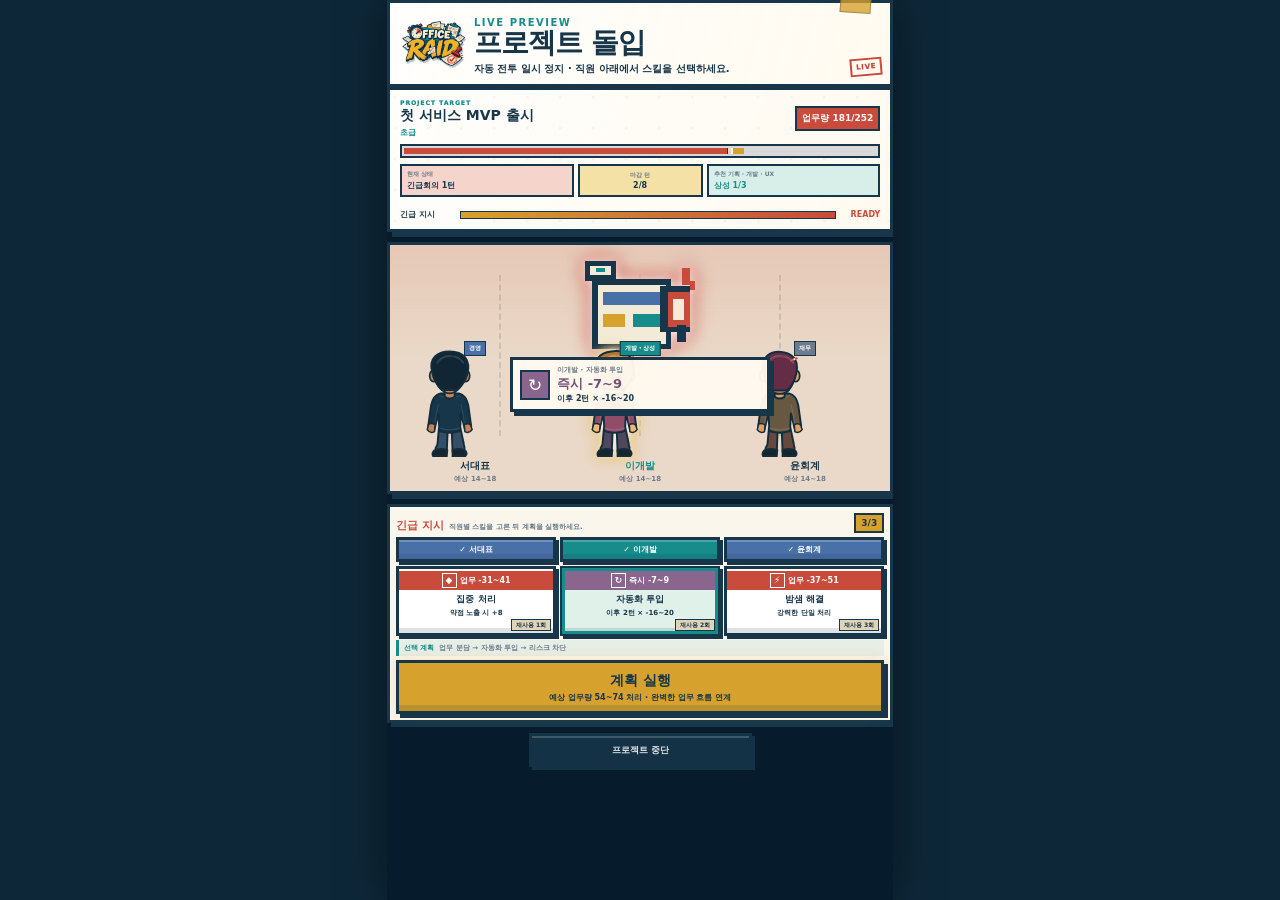
==== web/qa-battle.html @ 81dfa4cb "Improve launch labels and battle character scale" ====
<!doctype html>
<html lang="ko">
<head>
  <meta charset="utf-8">
  <meta name="viewport" content="width=device-width,initial-scale=1,viewport-fit=cover,user-scalable=no">
  <meta name="theme-color" content="#17364a">
  <meta name="robots" content="noindex,nofollow">
  <title>OFFICE RAID · Battle QA</title>
  <link rel="stylesheet" href="style.css?v=20260901-battle-v1">
</head>
<body>
  <main id="game-shell" aria-live="polite">
    <div id="app"></div>
  </main>
  <aside id="orientation-guard" role="status" aria-label="화면 방향 안내">
    <span class="rotate-phone" aria-hidden="true"><i></i></span>
    <strong>세로 화면으로 돌려주세요</strong>
    <p>전투 점검 화면은 세로 화면에 맞춰져 있습니다.</p>
  </aside>
  <script src="illustrated-character.js?v=20260831-illustrated-v1"></script>
  <script src="game.js?v=20260901-finance-v1"></script>
  <script src="qa-battle.js?v=20260831-illustrated-v1"></script>
</body>
</html>
---- web/style.css ----
:root {
  color-scheme: light;
  --ink: #17364a;
  --paper: #f3ebd7;
  --paper-dark: #dfd3b8;
  --panel: #fffaf0;
  --blue: #4a70a8;
  --teal: #168c8b;
  --mustard: #d6a12c;
  --red: #c84b3c;
  --muted: #6d7c8c;
  --green: #3e7852;
}

* { box-sizing: border-box; }

html, body {
  width: 100%;
  height: 100%;
  margin: 0;
  overflow: hidden;
  background: #0e2738;
  color: var(--ink);
  font-family: "Pretendard", "Noto Sans KR", system-ui, sans-serif;
}

body { display: grid; place-items: center; }

#orientation-guard {
  display: none;
  position: fixed;
  z-index: 100;
  inset: 0;
  padding: max(18px, env(safe-area-inset-top)) max(20px, env(safe-area-inset-right)) max(18px, env(safe-area-inset-bottom)) max(20px, env(safe-area-inset-left));
  flex-direction: column;
  align-items: center;
  justify-content: center;
  background:
    linear-gradient(rgba(243,235,215,.06) 1px, transparent 1px),
    linear-gradient(90deg, rgba(243,235,215,.06) 1px, transparent 1px),
    #0e2738;
  background-size: 16px 16px;
  color: var(--paper);
  text-align: center;
}
#orientation-guard strong { margin-top: 15px; color: var(--mustard); font-size: clamp(20px, 5vw, 27px); }
#orientation-guard p { margin: 8px 0 0; font-size: 12px; font-weight: 700; line-height: 1.55; }
.rotate-phone {
  position: relative;
  width: 42px;
  height: 70px;
  border: 4px solid var(--paper);
  box-shadow: 4px 4px 0 rgba(214,161,44,.65);
  animation: rotate-phone 1.8s steps(5) infinite;
}
.rotate-phone::before { content: ""; position: absolute; top: 5px; left: 50%; width: 12px; height: 3px; background: var(--paper); transform: translateX(-50%); }
.rotate-phone i { position: absolute; right: 5px; bottom: 6px; left: 5px; height: 44px; background: var(--teal); box-shadow: inset 0 0 0 3px rgba(255,255,255,.18); }
@keyframes rotate-phone {
  0%, 28% { transform: rotate(-90deg); }
  62%, 100% { transform: rotate(0); }
}

button, input { font: inherit; }

button {
  min-height: 44px;
  border: 3px solid var(--ink);
  border-radius: 0;
  box-shadow: 3px 3px 0 var(--ink), inset 0 -5px 0 rgba(23,54,74,.14), inset 0 2px 0 rgba(255,255,255,.22);
  font-weight: 800;
  cursor: pointer;
  touch-action: manipulation;
}

button:active {
  transform: translate(2px, 2px);
  box-shadow: 1px 1px 0 var(--ink);
}

button:disabled { cursor: default; filter: grayscale(.6); opacity: .55; }

#game-shell {
  position: relative;
  width: min(100vw, calc(100dvh * .5625));
  height: 100dvh;
  min-height: 560px;
  container-type: inline-size;
  overflow: hidden;
  background: var(--paper);
  box-shadow: 0 0 48px rgba(0, 0, 0, .45);
}

#app {
  width: 100%;
  height: 100%;
  padding: max(12px, env(safe-area-inset-top)) max(14px, env(safe-area-inset-right)) max(12px, env(safe-area-inset-bottom)) max(14px, env(safe-area-inset-left));
  display: flex;
  flex-direction: column;
  gap: 10px;
  background:
    radial-gradient(circle at 12% 18%, rgba(214,161,44,.09) 0 1px, transparent 2px),
    radial-gradient(circle at 78% 64%, rgba(23,54,74,.065) 0 1px, transparent 2px),
    linear-gradient(rgba(23,54,74,.035) 1px, transparent 1px),
    linear-gradient(90deg, rgba(23,54,74,.035) 1px, transparent 1px),
    var(--paper);
  background-size: 31px 29px, 37px 41px, 18px 18px, 18px 18px;
}

#app.title-mode { padding: 0; gap: 0; background: #061c2d; }
.title-screen { position: relative; width: 100%; height: 100%; overflow: hidden; background: #061c2d; opacity: 1; transition: opacity .24s ease; }
.title-screen.leaving { opacity: 0; }
.title-screen::after { content: ""; position: absolute; z-index: 1; right: 0; bottom: 0; left: 0; height: 24%; background: linear-gradient(to bottom, transparent, rgba(3,17,29,.9) 72%); pointer-events: none; }
.title-art { display: block; width: 100%; height: 100%; object-fit: cover; object-position: center top; animation: title-art-enter .75s ease-out both; }
.title-actions { position: absolute; z-index: 2; right: max(22px, env(safe-area-inset-right)); bottom: max(24px, env(safe-area-inset-bottom)); left: max(22px, env(safe-area-inset-left)); text-align: center; }
.title-actions p { margin: 0 0 10px; color: var(--paper); font-size: 12px; font-weight: 900; letter-spacing: -.2px; text-shadow: 0 2px 0 rgba(0,0,0,.65); }
.title-actions button { width: 100%; min-height: 54px; background: var(--mustard); color: var(--ink); font-size: 16px; box-shadow: 4px 4px 0 var(--ink), 0 0 16px rgba(214,161,44,.42); animation: title-button-pulse 1.8s steps(3) infinite; }
@keyframes title-art-enter { from { opacity: 0; scale: 1.035; } to { opacity: 1; scale: 1; } }
@keyframes title-button-pulse { 50% { filter: brightness(1.12); box-shadow: 4px 4px 0 var(--ink), 0 0 23px rgba(214,161,44,.72); } }

.header { position: relative; flex: 0 0 auto; min-height: 82px; padding: 8px 48px 9px 84px; border: 3px solid var(--ink); background: linear-gradient(104deg, rgba(255,255,255,.8), rgba(255,250,240,.72)), var(--panel); box-shadow: 4px 4px 0 var(--ink); }
.header-logo { position: absolute; top: 50%; left: 8px; width: 67px; height: 50px; object-fit: contain; filter: drop-shadow(1px 2px 0 rgba(23,54,74,.28)); transform: translateY(-50%); }
.header::before { content: ""; position: absolute; top: -5px; right: 19px; width: 29px; height: 13px; background: rgba(214,161,44,.78); border: 1px solid rgba(23,54,74,.32); rotate: 4deg; }
.header::after { content: "LIVE"; position: absolute; right: 8px; bottom: 8px; padding: 3px 4px; border: 2px solid var(--red); color: var(--red); font-size: 7px; font-weight: 1000; letter-spacing: .7px; rotate: -5deg; }
.eyebrow { margin: 0 0 2px; color: var(--teal); font-size: 9px; font-weight: 900; letter-spacing: 1.5px; }
.header h1 { margin: 0; font-size: clamp(21px, 6vw, 28px); line-height: 1; letter-spacing: -1px; }
.header p { min-height: 0; margin: 5px 0 0; font-size: 10px; font-weight: 700; line-height: 1.3; }

.screen {
  min-height: 0;
  flex: 1 1 auto;
  display: flex;
  flex-direction: column;
  gap: 10px;
}

.opening-screen { min-height: 0; flex: 1 1 auto; display: flex; flex-direction: column; gap: 10px; }
.opening-top { min-height: 48px; display: flex; align-items: center; justify-content: space-between; color: var(--teal); font-size: 13px; letter-spacing: 1.5px; }
.opening-logo { width: 118px; height: 46px; object-fit: contain; object-position: left center; filter: drop-shadow(1px 2px 0 rgba(23,54,74,.3)); }
.opening-top button { min-height: 34px; padding: 0 12px; background: var(--paper-dark); color: var(--ink); font-size: 10px; }
.opening-card { min-height: 0; flex: 1 1 auto; display: flex; flex-direction: column; padding: 18px 16px; }
.opening-card > p { margin: 0 0 8px; color: var(--mustard); font-size: 12px; font-weight: 900; }
.opening-card > h1 { margin: 0; font-size: clamp(25px, 7vw, 31px); line-height: 1.25; }
.opening-visual { position: relative; min-height: 0; flex: 1 1 auto; margin: 14px 0 0; overflow: hidden; border: 2px solid var(--ink); background: #e8dbc0; box-shadow: 3px 3px 0 var(--ink); }
.opening-visual::after { content: ""; position: absolute; inset: 0; box-shadow: inset 0 0 0 1px rgba(255,255,255,.34), inset 0 -30px 48px rgba(5,25,38,.12); pointer-events: none; }
.opening-visual img { display: block; width: 100%; height: 100%; object-fit: cover; object-position: center; }
.opening-visual-1 img { object-position: center 53%; }
.opening-visual-2 img { object-position: center 48%; }
.opening-visual-3 img { object-position: center 46%; }
.empty-office { position: relative; height: 56%; margin-top: 20px; overflow: hidden; border: 2px solid var(--ink); background: linear-gradient(to bottom, #eee5cf 0 61%, #c8b99d 61% 100%); box-shadow: inset 0 -2px 0 rgba(23,54,74,.25); }
.empty-office::after { content: ""; position: absolute; right: 0; bottom: 22%; left: 0; height: 2px; background: rgba(23,54,74,.18); box-shadow: 0 30px 0 rgba(23,54,74,.12), 0 60px 0 rgba(23,54,74,.1); }
.office-window { position: absolute; top: 10%; left: 7%; width: 31%; height: 35%; border: 4px solid var(--ink); background: #7bb7c5; box-shadow: inset 0 -13px 0 rgba(255,255,255,.22); }
.office-window i:first-child { position: absolute; top: 0; bottom: 0; left: 50%; width: 3px; background: var(--ink); }
.office-window i:last-child { position: absolute; top: 50%; right: 0; left: 0; height: 3px; background: var(--ink); }
.office-clock { position: absolute; top: 9%; left: 45%; width: 34px; height: 34px; overflow: hidden; border: 3px solid var(--ink); border-radius: 50%; background: repeating-conic-gradient(from -1deg, var(--ink) 0 2deg, transparent 2deg 30deg), var(--panel); box-shadow: 2px 2px 0 rgba(23,54,74,.28); }
.office-clock::before { content: ""; position: absolute; z-index: 1; inset: 4px; border-radius: 50%; background: var(--panel); }
.office-clock i { position: absolute; z-index: 2; bottom: 50%; left: 50%; width: 2px; transform-origin: 50% 100%; background: var(--ink); }
.office-clock .clock-hour { height: 7px; transform: translateX(-50%) rotate(268deg); }
.office-clock .clock-minute { height: 11px; transform: translateX(-50%) rotate(342deg); background: var(--red); }
.office-clock b { position: absolute; z-index: 3; top: 50%; left: 50%; width: 5px; height: 5px; transform: translate(-50%, -50%); border-radius: 50%; background: var(--ink); }
.office-shelf { position: absolute; top: 12%; right: 7%; width: 27%; height: 29%; padding: 7px 6px 0; display: flex; align-items: end; gap: 5px; border: 3px solid var(--ink); border-top-width: 6px; background: #b47b4f; }
.office-shelf i { display: block; width: 20%; height: 65%; background: var(--mustard); border: 2px solid var(--ink); }
.office-shelf i:nth-child(2) { height: 88%; background: var(--teal); }
.office-shelf i:nth-child(3) { width: 34%; height: 50%; background: var(--red); }
.office-workstations { position: absolute; z-index: 2; right: 3%; bottom: 5%; left: 3%; display: grid; grid-template-columns: repeat(3, 1fr); align-items: end; gap: 6px; }
.empty-workstation { position: relative; height: 105px; }
.empty-monitor { position: absolute; z-index: 3; bottom: 48px; left: 50%; width: 43px; height: 32px; transform: translateX(-50%); border: 4px solid var(--ink); background: var(--teal); box-shadow: inset 0 0 0 3px #9fd1cc; }
.empty-monitor::after { content: ""; position: absolute; top: 28px; left: 16px; width: 5px; height: 12px; background: var(--ink); }
.empty-desk { position: absolute; z-index: 2; right: 3px; bottom: 27px; left: 3px; height: 25px; border: 3px solid var(--ink); background: #a8734f; box-shadow: inset 0 -5px 0 rgba(91,54,34,.2); }
.empty-desk::before, .empty-desk::after { content: ""; position: absolute; top: 22px; width: 5px; height: 35px; background: var(--ink); }
.empty-desk::before { left: 7px; }
.empty-desk::after { right: 7px; }
.empty-chair { position: absolute; z-index: 4; bottom: 0; left: 50%; width: 33px; height: 42px; transform: translateX(-50%); border: 3px solid var(--ink); background: var(--blue); box-shadow: inset 0 -8px 0 #38567d; }
.empty-chair::after { content: ""; position: absolute; bottom: -7px; left: 12px; width: 4px; height: 8px; background: var(--ink); box-shadow: -10px 7px 0 var(--ink), 10px 7px 0 var(--ink); }
.chair-2 { transform: translateX(-50%) rotate(-3deg); }
.opening-mail-window { height: 59%; margin-top: 10px; overflow: hidden; border: 2px solid var(--ink); background: white; box-shadow: 3px 3px 0 var(--ink); }
.mail-toolbar { height: 12%; padding: 0 9px; display: flex; align-items: center; justify-content: space-between; background: var(--ink); color: white; font-size: 9px; }
.mail-toolbar time { color: var(--mustard); font-weight: 900; }
.mail-sender { height: 13%; padding: 5px 9px 2px; display: flex; align-items: baseline; gap: 5px; border-bottom: 1px solid rgba(23,54,74,.2); }
.mail-sender b { color: var(--teal); font-size: 11px; }
.mail-sender small { overflow: hidden; color: #6d7c8c; font-size: 8px; white-space: nowrap; text-overflow: ellipsis; }
.mail-subject { height: 15%; padding: 5px 9px; display: flex; flex-direction: column; justify-content: center; border-bottom: 1px solid rgba(23,54,74,.2); }
.mail-subject small { color: #6d7c8c; font-size: 8px; font-weight: 900; }
.mail-subject strong { font-size: 12px; }
.mail-body { height: 28%; padding: 7px 9px; font-size: 10px; line-height: 1.35; }
.mail-body p { margin: 0 0 3px; }
.mail-body strong { color: var(--red); }
.mail-attachment { height: 21%; margin: 0 8px; padding: 4px 7px; display: flex; align-items: center; gap: 7px; border: 1px solid var(--ink); background: var(--paper-dark); }
.mail-attachment canvas { width: 44px; height: 44px; image-rendering: pixelated; }
.mail-attachment span { min-width: 0; }
.mail-attachment b, .mail-attachment small { display: block; overflow: hidden; white-space: nowrap; text-overflow: ellipsis; }
.mail-attachment b { font-size: 9px; }
.mail-attachment small { margin-top: 3px; color: #6d7c8c; font-size: 8px; }
.mail-actions { height: 11%; padding: 0 9px; display: flex; align-items: center; gap: 16px; color: var(--teal); font-size: 9px; font-weight: 900; }
.opening-raid > canvas { width: 150px; height: 150px; image-rendering: pixelated; }
.opening-raid { height: 58%; margin-top: 12px; display: flex; flex-direction: column; align-items: center; justify-content: space-between; }
.opening-team { width: 100%; display: grid; grid-template-columns: repeat(3, 1fr); align-items: end; }
.opening-team canvas { width: 80px; max-width: 100%; margin: 0 auto; image-rendering: pixelated; }
.opening-team canvas:nth-child(2) { transform: translateY(10px); }
.opening-dots { display: flex; justify-content: center; gap: 9px; }
.opening-dots i { width: 8px; height: 8px; border: 1px solid var(--teal); border-radius: 50%; }
.opening-dots i.active { background: var(--teal); }
#next-opening { width: 100%; color: white; }

.panel {
  border: 3px solid var(--ink);
  background:
    radial-gradient(circle at 16% 23%, rgba(214,161,44,.09) 0 1px, transparent 2px),
    linear-gradient(115deg, rgba(255,255,255,.74), rgba(255,250,240,.38)),
    var(--panel);
  background-size: 33px 31px, auto, auto;
  box-shadow: 5px 5px 0 var(--ink);
}

.industry-screen { overflow-y: auto; overscroll-behavior: contain; }
.industry-intro { flex: 0 0 auto; padding: 9px 11px; border-left: 7px solid var(--mustard); }
.industry-intro small, .industry-intro strong { display: block; }
.industry-intro small { color: var(--teal); font-size: 7px; font-weight: 1000; letter-spacing: 1.2px; }
.industry-intro strong { margin-top: 3px; font-size: 11px; }
.industry-list { min-height: 0; display: grid; flex: 1 1 auto; grid-template-rows: repeat(3, minmax(0, 1fr)); gap: 9px; }
.industry-card {
  position: relative;
  min-height: 0;
  display: grid;
  grid-template-columns: 58px minmax(0, 1fr);
  grid-template-rows: 1fr auto;
  gap: 3px 9px;
  overflow: hidden;
  padding: 10px 11px;
  border: 3px solid var(--ink);
  background: var(--panel);
  color: var(--ink);
  box-shadow: 4px 4px 0 var(--ink);
  text-align: left;
}
.industry-card::before { content: ""; position: absolute; top: 0; bottom: 0; left: 0; width: 7px; background: var(--industry-color); }
.industry-card::after { content: "선택  ›"; position: absolute; top: 9px; right: 9px; color: var(--industry-color); font-size: 8px; font-weight: 1000; }
.industry-manufacturing { --industry-color: #b8753a; background: linear-gradient(120deg, rgba(184,117,58,.12), transparent 56%), var(--panel); }
.industry-commerce { --industry-color: #d6a12c; background: linear-gradient(120deg, rgba(214,161,44,.14), transparent 56%), var(--panel); }
.industry-it { --industry-color: #168c8b; background: linear-gradient(120deg, rgba(22,140,139,.13), transparent 56%), var(--panel); }
.industry-icon { grid-row: 1 / 3; align-self: center; justify-self: center; width: 50px; height: 50px; display: grid; place-items: center; border: 3px solid var(--ink); background: var(--industry-color); color: white; box-shadow: 3px 3px 0 var(--ink); font-size: 25px; font-weight: 1000; }
.industry-copy { min-width: 0; align-self: center; }
.industry-copy small, .industry-copy strong, .industry-copy em { display: block; }
.industry-copy small { color: var(--industry-color); font-size: 6px; font-weight: 1000; letter-spacing: 1px; }
.industry-copy strong { margin-top: 2px; font-size: 18px; line-height: 1; }
.industry-copy em { margin-top: 4px; color: var(--muted); font-size: 8px; font-style: normal; font-weight: 800; }
.industry-detail { grid-column: 2; min-width: 0; padding-top: 5px; border-top: 1px dashed rgba(23,54,74,.3); }
.industry-detail b, .industry-detail small { display: block; overflow: hidden; text-overflow: ellipsis; white-space: nowrap; }
.industry-detail b { font-size: 8px; }
.industry-detail small { margin-top: 2px; color: var(--muted); font-size: 7px; }

.setup {
  margin: auto 0;
  padding: 22px 18px;
  text-align: center;
}

.setup-story-preview {
  position: relative;
  height: 188px;
  margin: 0 0 14px;
  overflow: hidden;
  border: 2px solid var(--ink);
  background: linear-gradient(155deg, transparent 0 53%, rgba(23,54,74,.12) 53% 55%, transparent 55%), linear-gradient(25deg, transparent 0 58%, rgba(214,161,44,.18) 58% 60%, transparent 60%), #d9ccb1;
  box-shadow: inset 0 -35px 0 rgba(23,54,74,.12);
}
.setup-story-preview::before {
  content: "THE FIRST BIG PROJECT";
  position: absolute;
  top: 7px;
  left: 8px;
  color: rgba(23,54,74,.55);
  font-size: 8px;
  font-weight: 900;
  letter-spacing: 1px;
}
.setup-story-preview::after { content: ""; position: absolute; z-index: 1; right: -18%; bottom: -26px; left: -18%; height: 58px; border-top: 3px solid var(--ink); background: rgba(23,54,74,.13); transform: perspective(90px) rotateX(24deg); }
.setup-project-glow { position: absolute; top: -24px; left: 50%; width: 145px; height: 145px; transform: translateX(-50%) rotate(45deg); background: rgba(214,161,44,.3); }
.setup-deadline-stamp { position: absolute; z-index: 4; top: 12px; right: 11px; padding: 4px 6px; transform: rotate(5deg); border: 2px solid var(--red); color: var(--red); font-size: 7px; font-weight: 900; line-height: 1; }
.setup-deadline-stamp strong { display: block; margin-top: 2px; font-size: 15px; }
#setup-boss {
  position: absolute;
  z-index: 3;
  top: 2px;
  left: 50%;
  width: 105px;
  height: 105px;
  transform: translateX(-50%);
  image-rendering: pixelated;
  filter: drop-shadow(4px 5px 0 rgba(23,54,74,.28));
}
.setup-story-team {
  position: absolute;
  z-index: 4;
  right: 7%;
  bottom: 4px;
  left: 7%;
  display: grid;
  grid-template-columns: repeat(3, 1fr);
  align-items: end;
}
.setup-story-team :is(canvas, .character-svg) {
  width: 64px;
  max-width: 100%;
  margin: 0 auto;
  image-rendering: pixelated;
  filter: drop-shadow(2px 2px 0 rgba(23,54,74,.28));
}
.setup-story-team :is(canvas, .character-svg):nth-child(2) { width: 71px; transform: translateY(6px); }
.story-paper {
  position: absolute;
  z-index: 3;
  width: 17px;
  height: 12px;
  border: 2px solid var(--ink);
  background: var(--panel);
  box-shadow: inset 0 -3px 0 rgba(23,54,74,.18);
  animation: story-paper-float 2.2s steps(4) infinite alternate;
}
.story-paper-one { top: 66px; left: 22%; transform: rotate(-16deg); }
.story-paper-two { top: 91px; right: 19%; transform: rotate(19deg); animation-delay: -.7s; }
.story-paper-three { top: 31px; left: 29%; transform: rotate(9deg); animation-delay: -1.3s; }
@keyframes story-paper-float {
  from { margin-top: -3px; }
  to { margin-top: 5px; }
}
.setup h2 { margin: 0 0 8px; font-size: 25px; }
.setup p { margin: 0 0 20px; font-size: 13px; line-height: 1.55; }
.genre-tag { display: inline-block; margin: -8px 0 15px; padding: 4px 8px; border: 1px solid var(--teal); color: var(--teal); font-size: 10px; font-weight: 900; }
.setup input { width: 100%; height: 50px; padding: 0 12px; border: 2px solid var(--ink); background: white; color: var(--ink); font-weight: 800; text-align: center; }
.setup button { width: 100%; margin-top: 12px; background: var(--mustard); color: var(--ink); }
.setup-actions { display: grid; grid-template-columns: 78px minmax(0, 1fr); gap: 8px; }
.setup-actions button { min-width: 0; }
.setup-actions #back-industry { color: white; }
.setup-actions #create-company { color: white; }

.input-with-button { display: grid; grid-template-columns: minmax(0, 1fr) 92px; gap: 8px; align-items: stretch; }
.input-with-button input { min-width: 0; height: 46px; padding: 0 9px; border: 2px solid var(--ink); background: white; color: var(--ink); font-weight: 800; }
.input-with-button button { width: auto; min-height: 46px; margin: 0; padding: 0 5px; font-size: 11px; }

.representative { min-height: 0; flex: 1 1 auto; display: flex; flex-direction: column; gap: 8px; padding: 10px 12px; overflow: hidden; }
.representative > :is(canvas, .character-svg) { width: 116px; height: 116px; margin: 0 auto; image-rendering: pixelated; }
.representative > :is(canvas, .character-svg).face-zoom { width: 142px; height: 142px; margin-bottom: -5px; border: 2px solid rgba(23,54,74,.18); background: radial-gradient(circle, rgba(214,161,44,.14), transparent 68%); box-shadow: inset 0 0 0 3px rgba(255,250,240,.58); }
.preview-mode-label { align-self: center; margin-top: -5px; padding: 2px 7px; border: 1px solid var(--teal); background: rgba(255,250,240,.9); color: var(--teal); font-size: 8px; font-weight: 900; }
.representative .full-button { width: 100%; min-height: 38px; }
.custom-tabs { display: grid; grid-template-columns: 1fr 1fr; gap: 7px; }
.custom-tabs button { min-height: 36px; background: var(--paper-dark); color: var(--ink); font-size: 12px; }
.custom-tabs button.active { background: var(--teal); color: white; }
.custom-list { min-height: 0; display: flex; flex: 1 1 auto; flex-direction: column; justify-content: space-between; gap: 5px; padding: 2px 4px 6px 0; overflow-y: auto; overscroll-behavior: contain; }
.custom-row { display: grid; flex: 0 0 auto; grid-template-columns: minmax(0, 1fr) 50px 50px; gap: 7px; align-items: center; }
.custom-row strong { font-size: 12px; }
.custom-row strong span { color: var(--teal); }
.custom-row button { min-height: 34px; background: var(--paper-dark); color: var(--ink); }

.company-launch-screen {
  position: relative;
  min-height: 0;
  flex: 1 1 auto;
  display: flex;
  flex-direction: column;
  gap: 12px;
  overflow: hidden;
  padding: 10px 0 0;
  opacity: 1;
  transition: opacity .26s ease, transform .26s ease;
}
.company-launch-screen.leaving { opacity: 0; transform: scale(1.025); }
.launch-grid {
  position: absolute;
  z-index: 0;
  inset: -20%;
  background:
    linear-gradient(rgba(22,140,139,.09) 1px, transparent 1px),
    linear-gradient(90deg, rgba(22,140,139,.09) 1px, transparent 1px),
    radial-gradient(circle at 50% 42%, rgba(214,161,44,.25), transparent 42%);
  background-size: 22px 22px, 22px 22px, auto;
  transform: perspective(240px) rotateX(12deg);
  animation: launch-grid-in .7s ease-out both;
}
.launch-logo { position: relative; z-index: 1; width: 156px; height: 82px; margin: 0 auto -9px; object-fit: contain; filter: drop-shadow(2px 3px 0 rgba(23,54,74,.25)); animation: launch-logo-in .55s ease-out both; }
.launch-card { position: relative; z-index: 1; min-height: 0; flex: 1 1 auto; display: flex; flex-direction: column; align-items: center; padding: 20px 14px 14px; text-align: center; animation: launch-card-in .48s .12s ease-out both; }
.launch-stamp { position: absolute; top: 11px; right: 9px; padding: 4px 6px; border: 2px solid var(--red); color: var(--red); rotate: 5deg; }
.launch-stamp span, .launch-stamp b { display: block; }
.launch-stamp span { font-size: 6px; font-weight: 1000; letter-spacing: .6px; }
.launch-stamp b { margin-top: 1px; font-size: 10px; }
.launch-kicker { margin: 0 0 5px; color: var(--teal); font-size: 9px; font-weight: 1000; letter-spacing: 1.4px; }
.launch-card h1 { max-width: 72%; overflow: hidden; margin: 0; font-size: clamp(23px, 7vw, 31px); line-height: 1.15; text-overflow: ellipsis; white-space: nowrap; }
.launch-message { margin: 8px 0 12px; color: var(--muted); font-size: 11px; font-weight: 800; line-height: 1.45; }
.launch-industry { margin: 5px 0 -3px; padding: 2px 6px; border: 1px solid var(--teal); color: var(--teal); font-size: 7px; font-weight: 1000; }
.launch-team { width: 100%; min-height: 190px; flex: 1 1 auto; display: grid; grid-template-columns: repeat(3, 1fr); align-items: center; gap: 5px; padding: 4px 0; }
.launch-member { min-width: 0; opacity: 1; transform: none; animation: launch-member-in .42s ease-out both; }
.launch-member:nth-child(1) { animation-delay: .28s; }
.launch-member:nth-child(2) { animation-delay: .43s; }
.launch-member:nth-child(3) { animation-delay: .58s; }
.launch-member > span { display: block; margin-bottom: -4px; color: var(--mustard); font-size: 7px; font-weight: 1000; letter-spacing: .5px; }
.launch-member :is(canvas, .character-svg) { display: block; width: min(100%, clamp(108px, 30cqw, 146px)); height: auto; aspect-ratio: 1 / 1; margin: 0 auto; image-rendering: pixelated; filter: drop-shadow(3px 4px 0 rgba(23,54,74,.28)); }
.launch-member strong, .launch-member small { display: block; max-width: 100%; overflow: hidden; text-overflow: ellipsis; white-space: nowrap; }
.launch-member strong { margin-top: 6px; font-size: 13px; }
.launch-member small { margin-top: 3px; color: var(--muted); font-size: 8px; font-weight: 900; }
.launch-mission { width: 100%; display: grid; grid-template-columns: auto 1fr auto; align-items: center; gap: 7px; padding: 8px 9px; border: 2px solid var(--ink); background: rgba(23,54,74,.07); text-align: left; }
.launch-mission span { color: var(--muted); font-size: 7px; font-weight: 900; }
.launch-mission strong { overflow: hidden; font-size: 10px; text-overflow: ellipsis; white-space: nowrap; }
.launch-mission i { padding: 2px 4px; background: var(--teal); color: white; font-size: 7px; font-style: normal; font-weight: 1000; }
#enter-office { position: relative; z-index: 1; width: 100%; flex: 0 0 auto; opacity: .72; transition: filter .18s ease, opacity .18s ease; }
#enter-office.ready { opacity: 1; filter: brightness(1.08); }

@keyframes launch-grid-in { from { opacity: 0; transform: perspective(240px) rotateX(12deg) scale(1.12); } to { opacity: 1; transform: perspective(240px) rotateX(12deg) scale(1); } }
@keyframes launch-logo-in { from { opacity: 0; transform: translateY(-12px) scale(.9); } to { opacity: 1; transform: none; } }
@keyframes launch-card-in { from { opacity: 0; transform: translateY(12px); } to { opacity: 1; transform: none; } }
@keyframes launch-member-in { from { transform: translateY(18px) scale(.94); filter: brightness(1.25); } to { transform: none; filter: none; } }

.office-room {
  position: relative;
  min-height: 0;
  flex: 1 1 auto;
  display: grid;
  grid-template-columns: repeat(3, 1fr);
  grid-auto-rows: minmax(0, 1fr);
  align-content: center;
  align-items: center;
  gap: 2px 6px;
  padding: 38px 8px 14px;
  overflow: hidden;
  isolation: isolate;
  border-color: #0d2838;
  background:
    linear-gradient(to bottom, rgba(5,25,38,.04), transparent 44%, rgba(5,25,38,.18)),
    url("assets/office-background.webp?v=20260831-topview") center center / cover no-repeat;
  box-shadow: 5px 5px 0 var(--ink), inset 0 0 0 2px rgba(255,250,240,.18);
}

.office-room::before {
  content: "";
  position: absolute;
  z-index: 0;
  inset: 0;
  background: linear-gradient(90deg, rgba(5,25,38,.1), transparent 28% 72%, rgba(5,25,38,.12));
  pointer-events: none;
}
.office-room.office-entry { animation: office-entry-in .48s ease-out both; }
.office-room.office-entry .desk { opacity: 1; transform: none; animation: office-desk-entry .4s ease-out both; }
.office-room.office-entry .desk:nth-child(1) { animation-delay: .14s; }
.office-room.office-entry .desk:nth-child(2) { animation-delay: .24s; }
.office-room.office-entry .desk:nth-child(3) { animation-delay: .34s; }
@keyframes office-entry-in { from { opacity: 0; transform: scale(.97); } to { opacity: 1; transform: none; } }
@keyframes office-desk-entry { from { transform: translateY(12px) scale(.96); filter: brightness(1.18); } to { transform: none; filter: none; } }

.desk { position: relative; z-index: 1; min-width: 0; align-self: center; outline: none; text-align: center; cursor: pointer; }
.desk:focus-visible .office-character { outline: 3px solid var(--mustard); outline-offset: 2px; }
.desk::after { display: none; }
.desk > strong { position: relative; z-index: 7; display: inline-block; max-width: 94%; overflow: hidden; margin-top: -5px; padding: 2px 6px; border: 2px solid var(--ink); background: rgba(255,250,240,.96); box-shadow: 2px 2px 0 var(--ink); font-size: 10px; line-height: 1.2; white-space: nowrap; text-overflow: ellipsis; rotate: -1deg; }
.desk:nth-child(2) > strong { rotate: 1deg; }
.desk > small { position: relative; z-index: 7; display: block; width: max-content; max-width: 94%; overflow: hidden; margin: 3px auto 0; padding: 2px 5px; background: rgba(23,54,74,.9); color: var(--paper); font-size: 8px; font-weight: 900; white-space: nowrap; text-overflow: ellipsis; }
.office-workspace { position: relative; width: min(94%, 122px); aspect-ratio: 1; margin: 0 auto; }
.office-character { position: absolute; z-index: auto; inset: 0; }
.office-character::before { content: ""; position: absolute; z-index: 0; top: 31%; left: 50%; width: 42%; height: 39%; border: 2px solid var(--ink); border-radius: 42% 42% 28% 28%; background: #35566a; box-shadow: inset 0 0 0 3px rgba(255,255,255,.12), 2px 3px 0 rgba(10,35,49,.28); translate: -50% 0; }
.character-svg { display: block; overflow: visible; }
.office-portrait { position: absolute; z-index: 1; top: 0; left: 50%; width: min(92%, 98px); height: auto; aspect-ratio: 1 / 1; image-rendering: pixelated; filter: drop-shadow(2px 3px 0 rgba(10,35,49,.5)); translate: -50% 0; }
.office-desk-base { position: absolute; z-index: 2; top: 44%; left: 2%; width: 96%; height: auto; pointer-events: none; }
.office-monitor-back { position: absolute; z-index: 5; top: 48%; left: 50%; width: 54%; height: auto; filter: drop-shadow(1px 2px 0 rgba(10,35,49,.32)); translate: -50% 0; pointer-events: none; }
.office-equipment-prop { position: absolute; z-index: 4; width: 30px; height: 30px; image-rendering: pixelated; filter: drop-shadow(0 0 2px var(--rarity-color)); pointer-events: none; }
.office-equipment-prop.rarity-0, .office-equipment-prop.rarity-1 { filter: none; }
.placement-wearable { z-index: 2; }
.placement-desk-center { z-index: 6; }
.placement-monitor-mounted { z-index: 6; }
.prop-laptop { top: 76%; left: 50%; width: 36px; height: 36px; translate: -50% 0; animation: office-work-use 1.1s steps(2) infinite; }
.prop-tablet { top: 78%; left: 50%; width: 29px; height: 29px; translate: -50% 0; animation: office-work-use 1.3s steps(2) infinite; }
.prop-calculator { top: 79%; left: 50%; width: 25px; height: 25px; translate: -50% 0; animation: office-work-use .9s steps(2) infinite; }
.prop-headset { top: 8%; left: 50%; width: 63px; height: 63px; translate: -50% 0; animation: office-headset-use 1.8s steps(2) infinite; }
.prop-planner { top: 73%; left: 10%; width: 30px; height: 30px; animation: office-note-use 1.15s steps(2) infinite; }
.prop-wallet { top: 76%; left: 12%; width: 26px; height: 26px; animation: office-wallet-use 1.4s steps(3) infinite; }
.prop-tumbler { top: 72%; right: 11%; width: 29px; height: 29px; animation: office-drink-use 2.4s steps(4) infinite; }
.prop-coffee { top: 71%; right: 9%; width: 31px; height: 31px; animation: office-drink-use 2.1s steps(4) infinite; }
.prop-charm { z-index: 6; top: 63%; right: 18%; width: 24px; height: 24px; transform-origin: 50% 0; animation: office-charm-use 1.5s steps(4) infinite; }
.office-loadout-popover { position: absolute; z-index: 8; right: 50%; bottom: calc(100% - 22px); width: min(146px, 43vw); padding: 6px; border: 2px solid var(--ink); background: var(--panel); box-shadow: 3px 3px 0 var(--ink); opacity: 0; pointer-events: none; translate: 50% 5px; transition: opacity .15s ease, translate .15s ease; }
.office-loadout-popover::after { content: ""; position: absolute; bottom: -7px; left: 50%; width: 10px; height: 10px; border-right: 2px solid var(--ink); border-bottom: 2px solid var(--ink); background: var(--panel); transform: translateX(-50%) rotate(45deg); }
.office-loadout-popover em { display: block; margin-bottom: 3px; color: var(--muted); font-size: 7px; font-style: normal; font-weight: 900; letter-spacing: .5px; }
.office-loadout-popover span { display: block; margin-top: 2px; text-align: left; }
.office-loadout-popover b, .office-loadout-popover small { display: block; overflow: hidden; white-space: nowrap; text-overflow: ellipsis; }
.office-loadout-popover b { font-size: 8px; }
.office-loadout-popover small { color: var(--ink); font-size: 7px; }
.office-no-equipment { padding: 3px 0; color: var(--muted); font-size: 8px; font-weight: 800; text-align: center !important; }
.desk.loadout-open .office-loadout-popover { opacity: 1; translate: 50% 0; }
.desk.loadout-open .office-speech { opacity: 0 !important; }
.desk:first-child .office-loadout-popover { right: auto; left: 0; translate: 0 5px; }
.desk:first-child.loadout-open .office-loadout-popover { translate: 0 0; }
.desk:last-child .office-loadout-popover { right: 0; translate: 0 5px; }
.desk:last-child.loadout-open .office-loadout-popover { translate: 0 0; }

@keyframes office-work-use { 50% { filter: brightness(1.15) drop-shadow(0 0 2px var(--rarity-color)); } }
@keyframes office-headset-use { 50% { filter: brightness(1.2) drop-shadow(0 0 3px var(--rarity-color)); } }
@keyframes office-note-use { 50% { translate: 1px 0; } }
@keyframes office-wallet-use { 50% { rotate: -3deg; } }
@keyframes office-drink-use { 0%, 100% { translate: 0 0; rotate: 0deg; } 50% { translate: 0 -1px; rotate: -1deg; } }
@keyframes office-charm-use { 0%, 100% { rotate: -5deg; } 50% { rotate: 5deg; } }

.office-speech {
  position: absolute;
  z-index: 9;
  bottom: calc(100% + 22px);
  left: 50%;
  width: max-content;
  max-width: min(126px, 36vw);
  padding: 6px 7px 7px;
  border: 2px solid var(--ink);
  background: var(--panel);
  box-shadow: 2px 2px 0 rgba(23,54,74,.28);
  opacity: 0;
  pointer-events: none;
  transform: translateX(-50%);
  transition: opacity .16s ease;
}
.office-speech::after {
  content: "";
  position: absolute;
  bottom: -7px;
  left: 50%;
  width: 10px;
  height: 10px;
  border-right: 2px solid var(--ink);
  border-bottom: 2px solid var(--ink);
  background: var(--panel);
  transform: translateX(-50%) rotate(45deg);
}
.office-speech.show { opacity: 1; animation: office-speech-pop .22s ease-out; }
.office-speech b, .office-speech span { display: block; white-space: normal; }
.office-speech b { margin-bottom: 2px; color: var(--teal); font-size: 8px; line-height: 1.2; }
.office-speech span { font-size: 9px; font-weight: 800; line-height: 1.35; word-break: keep-all; }
.desk:first-child .office-speech { left: 0; transform: none; }
.desk:last-child .office-speech { right: 0; left: auto; transform: none; }

.office-room.staff-4,
.office-room.staff-5,
.office-room.staff-6 { gap: 5px 4px; padding: 50px 8px 14px; }
.office-room.staff-4 .office-workspace,
.office-room.staff-5 .office-workspace,
.office-room.staff-6 .office-workspace { width: min(84%, 106px); }
.office-room.staff-4 .office-portrait,
.office-room.staff-5 .office-portrait,
.office-room.staff-6 .office-portrait { width: min(90%, 88px); }
.office-room.staff-4 .desk > strong,
.office-room.staff-5 .desk > strong,
.office-room.staff-6 .desk > strong { margin-top: -3px; padding: 1px 4px; font-size: 8px; }
.office-room.staff-4 .desk > small,
.office-room.staff-5 .desk > small,
.office-room.staff-6 .desk > small { margin-top: 2px; padding: 1px 3px; font-size: 7px; }
.office-room.staff-4 .office-speech,
.office-room.staff-5 .office-speech,
.office-room.staff-6 .office-speech { bottom: calc(100% + 14px); max-width: min(102px, 29vw); padding: 4px 5px 5px; }
.office-room.staff-4 .office-speech b,
.office-room.staff-5 .office-speech b,
.office-room.staff-6 .office-speech b { font-size: 7px; }
.office-room.staff-4 .office-speech span,
.office-room.staff-5 .office-speech span,
.office-room.staff-6 .office-speech span { font-size: 8px; line-height: 1.25; }
.office-room.staff-4 .office-equipment-prop,
.office-room.staff-5 .office-equipment-prop,
.office-room.staff-6 .office-equipment-prop { scale: .82; }

@keyframes office-speech-pop {
  from { opacity: 0; margin-bottom: -5px; }
  to { opacity: 1; margin-bottom: 0; }
}

.company-card { position: relative; flex: 0 0 auto; padding: 8px 9px 9px; }
.company-card::after { content: ""; position: absolute; top: -6px; left: 27%; width: 42px; height: 13px; background: rgba(214,161,44,.7); border: 1px solid rgba(23,54,74,.3); rotate: -3deg; }
.company-card-head { display: flex; align-items: center; justify-content: space-between; gap: 8px; }
.company-card-head div { min-width: 0; }
.company-card-head small { display: block; color: var(--teal); font-size: 7px; font-weight: 1000; letter-spacing: 1.2px; }
.company-card h2 { overflow: hidden; margin: 0; font-size: 16px; white-space: nowrap; text-overflow: ellipsis; }
.company-card-head > b { flex: 0 0 auto; padding: 3px 5px; border: 2px solid var(--teal); color: var(--teal); font-size: 8px; rotate: -3deg; }
.company-stats { display: grid; grid-template-columns: repeat(3, 1fr); gap: 5px; margin-top: 6px; }
.company-stats > span { min-width: 0; padding: 4px 5px; border: 2px solid rgba(23,54,74,.78); background: rgba(255,255,255,.66); box-shadow: 2px 2px 0 rgba(23,54,74,.18); }
.company-stats small, .company-stats strong { display: block; }
.company-stats small { color: var(--muted); font-size: 7px; font-weight: 900; }
.company-stats strong { overflow: hidden; color: var(--ink); font-size: 13px; white-space: nowrap; text-overflow: ellipsis; }
.company-stats i { margin-left: 2px; color: var(--muted); font-size: 7px; font-style: normal; }
.company-notes { display: grid; grid-template-columns: 1.05fr .95fr; gap: 5px; margin-top: 5px; }
.company-notes p { min-width: 0; margin: 0; padding: 4px 5px; border-left: 3px solid var(--mustard); background: rgba(214,161,44,.1); line-height: 1.25; }
.company-notes p:last-child { border-left-color: var(--red); background: rgba(200,75,60,.08); }
.company-notes b, .company-notes span { display: block; overflow: hidden; white-space: nowrap; text-overflow: ellipsis; }
.company-notes b { color: var(--muted); font-size: 6px; letter-spacing: .4px; }
.company-notes span { margin-top: 1px; font-size: 8px; font-weight: 900; }

.actions { display: grid; grid-template-columns: 1fr 1fr; gap: 7px; }
.actions button { padding: 0 4px; color: white; font-size: 12px; }
.office-actions { grid-template-columns: repeat(3, minmax(0, 1fr)); }
.office-actions button { position: relative; min-height: 45px; padding-left: 25px; text-align: left; font-size: 10px; }
.office-actions button::before { position: absolute; left: 9px; font-size: 14px; line-height: 1; }
.office-actions #interview::before { content: "✦"; }
.office-actions #team::before { content: "◆"; }
.office-actions #equipment::before { content: "▣"; }
.office-actions #hr::before { content: "◎"; }
.office-actions #project::before { content: "⚡"; }
.office-actions #project { grid-column: span 2; min-height: 49px; text-align: center; padding-left: 4px; font-size: 12px; }
.office-actions #project::before { position: static; margin-right: 7px; }
.blue { background: var(--blue); color: white; }
.teal { background: var(--teal); color: white; }
.red { background: var(--red); color: white; }
.mustard { background: var(--mustard); color: var(--ink); }
.ink { background: var(--ink); color: white; }

.card-list { min-height: 0; flex: 1 1 auto; overflow: auto; padding: 1px 5px 6px 1px; scrollbar-width: thin; }
.interview-screen { gap: 8px; }
.recruitment-tabs { display: grid; grid-template-columns: 1fr 1fr; gap: 6px; flex: 0 0 auto; }
.recruitment-tabs button { min-height: 36px; padding: 0 5px; background: var(--paper-dark); color: var(--ink); font-size: 10px; }
.recruitment-tabs button.active { background: var(--teal); color: white; }
.empty-recruitment { padding: 34px 16px; border: 2px dashed var(--muted); background: rgba(255,250,240,.72); color: var(--muted); text-align: center; font-size: 11px; font-weight: 900; line-height: 1.7; }
.candidate, .team-card {
  position: relative;
  display: grid;
  grid-template-columns: 74px 1fr 60px;
  gap: 8px;
  align-items: center;
  min-height: 126px;
  margin-bottom: 10px;
  padding: 9px;
  border: 2px solid var(--ink);
  background: var(--panel);
  box-shadow: 3px 3px 0 var(--ink);
}

.candidate :is(canvas, .character-svg), .team-card :is(canvas, .character-svg) { width: 72px; height: 72px; image-rendering: pixelated; }
.candidate h3, .team-card h3 { margin: 0 0 4px; font-size: 14px; }
.candidate p, .team-card p { margin: 2px 0; font-size: 10px; line-height: 1.35; }
.candidate .dept, .team-card .dept { color: var(--teal); font-weight: 900; }
.candidate button, .team-card button { min-height: 54px; padding: 2px; color: white; font-size: 11px; }
.rank { display: inline-block; margin-left: 3px; padding: 2px 4px; color: white; font-size: 9px; vertical-align: 2px; }
.selected { background: #e0f1e9; outline: 3px solid var(--teal); outline-offset: -5px; }
.order { display: inline-grid; width: 20px; height: 20px; margin-right: 3px; place-items: center; background: var(--mustard); border: 1px solid var(--ink); font-size: 10px; }

.footer-actions { display: grid; grid-template-columns: .8fr 1.2fr; gap: 8px; }

.hr-screen { position: relative; gap: 8px; }
.hr-summary { display: grid; grid-template-columns: repeat(3, 1fr); gap: 6px; flex: 0 0 auto; padding: 7px; }
.hr-summary span { padding: 5px 6px; border: 2px solid rgba(23,54,74,.78); background: rgba(255,255,255,.66); }
.hr-summary small, .hr-summary strong { display: block; }
.hr-summary small { color: var(--muted); font-size: 7px; font-weight: 900; }
.hr-summary strong { margin-top: 2px; font-size: 12px; }
.hr-card { min-height: 116px; }
.hr-card.representative-card { background: #fff6d9; }
.representative-rank { background: var(--mustard); color: var(--ink); }
#back-from-hr { flex: 0 0 auto; }
.hr-confirm-backdrop { position: absolute; z-index: 40; inset: 0; display: flex; align-items: center; justify-content: center; padding: 16px; background: rgba(14,39,56,.7); backdrop-filter: blur(2px); }
.hr-confirm { width: 100%; padding: 15px 14px; text-align: center; animation: abort-confirm-in .2s ease-out; }
.hr-confirm > small { display: block; color: var(--red); font-size: 7px; font-weight: 1000; letter-spacing: 1.3px; }
.hr-confirm > strong { display: block; margin-top: 4px; font-size: 17px; }
.hr-confirm > p { margin: 8px 0; color: var(--muted); font-size: 9px; font-weight: 800; line-height: 1.5; }
.hr-confirm > p b { color: var(--red); }
.hr-confirm > em { display: block; margin: 6px 0 10px; color: var(--red); font-size: 9px; font-style: normal; font-weight: 900; }
.hr-confirm > div { display: grid; grid-template-columns: 1.15fr .85fr; gap: 7px; }
.hr-confirm button { min-height: 46px; color: white; font-size: 11px; }

.turnover-screen { gap: 9px; }
.turnover-card { position: relative; flex: 0 0 auto; padding: 16px 14px 13px; text-align: center; }
.turnover-stamp { position: absolute; top: 8px; right: 9px; padding: 3px 5px; border: 2px solid var(--red); color: var(--red); font-size: 6px; font-weight: 1000; rotate: -3deg; }
.turnover-card :is(canvas, .character-svg) { width: 116px; height: 116px; margin: 2px auto -7px; }
.turnover-card h2 { margin: 0; font-size: 18px; }
.turnover-card h2 i { display: inline-block; padding: 2px 4px; color: white; font-size: 8px; font-style: normal; vertical-align: 3px; }
.turnover-role { margin: 4px 0 8px; color: var(--teal); font-size: 9px; font-weight: 900; }
.turnover-card blockquote { margin: 0; padding: 10px 12px; border-left: 4px solid var(--mustard); background: rgba(214,161,44,.12); color: var(--ink); font-size: 10px; font-weight: 800; line-height: 1.5; text-align: left; }
.turnover-current { display: grid; grid-template-columns: 1fr 1fr; gap: 6px; margin-top: 8px; }
.turnover-current span { padding: 5px; border: 1px solid rgba(23,54,74,.3); background: rgba(255,255,255,.6); color: var(--muted); font-size: 8px; font-weight: 800; }
.turnover-current b { color: var(--ink); }
.turnover-options { display: grid; gap: 7px; min-height: 0; }
.turnover-options button { min-height: 56px; padding: 7px 10px; text-align: left; }
.turnover-options strong, .turnover-options small { display: block; }
.turnover-options strong { font-size: 12px; }
.turnover-options small { margin-top: 3px; font-size: 8px; font-weight: 800; opacity: .86; }

.financial-screen { gap: 9px; }
.financial-report { min-height: 0; flex: 1 1 auto; overflow-y: auto; padding: 13px 12px; }
.financial-report.growth { border-color: var(--teal); box-shadow: 4px 4px 0 var(--teal); }
.financial-report.danger { border-color: var(--red); box-shadow: 4px 4px 0 var(--red); }
.financial-title { display: flex; align-items: flex-start; justify-content: space-between; gap: 8px; }
.financial-title small { display: block; color: var(--teal); font-size: 7px; font-weight: 1000; letter-spacing: 1.2px; }
.financial-title h2 { margin: 2px 0 0; font-size: 17px; }
.financial-title > span { flex: 0 0 auto; padding: 4px 6px; border: 2px solid var(--ink); background: var(--mustard); font-size: 9px; font-weight: 1000; rotate: -2deg; }
.financial-report.growth .financial-title > span { background: var(--teal); color: white; }
.financial-report.danger .financial-title > span { background: var(--red); color: white; }
.financial-chart { display: grid; gap: 6px; margin: 11px 0; padding: 8px; border: 2px solid rgba(23,54,74,.7); background: rgba(255,255,255,.55); }
.financial-chart > div { display: grid; grid-template-columns: 74px minmax(0, 1fr) 54px; align-items: center; gap: 6px; }
.financial-chart b, .financial-chart strong { font-size: 8px; }
.financial-chart strong { text-align: right; }
.financial-chart i { height: 9px; overflow: hidden; border: 1px solid var(--ink); background: var(--paper-dark); }
.financial-chart em { display: block; height: 100%; background: var(--teal); }
.financial-chart .expense em { background: var(--red); }
.financial-statement { border-top: 2px solid var(--ink); }
.financial-statement p { display: flex; justify-content: space-between; gap: 8px; margin: 0; padding: 5px 3px; border-bottom: 1px solid rgba(23,54,74,.2); font-size: 9px; font-weight: 800; }
.financial-statement b { color: var(--red); }
.financial-statement b.positive { color: var(--teal); }
.financial-statement b.negative { color: var(--red); }
.financial-statement .profit { margin-top: 3px; padding: 7px 4px; border-top: 2px solid var(--ink); border-bottom: 2px solid var(--ink); font-size: 12px; }
.financial-balance { display: grid; grid-template-columns: 1fr auto 1fr; align-items: center; gap: 7px; margin-top: 9px; }
.financial-balance span { padding: 6px; border: 2px solid rgba(23,54,74,.6); background: rgba(255,255,255,.62); text-align: center; }
.financial-balance small, .financial-balance strong { display: block; }
.financial-balance small { color: var(--muted); font-size: 7px; font-weight: 900; }
.financial-balance strong { margin-top: 2px; font-size: 12px; }
.financial-balance > i { color: var(--mustard); font-size: 18px; font-style: normal; font-weight: 1000; }
.financial-company { display: grid; grid-template-columns: repeat(3, 1fr); gap: 5px; margin-top: 7px; }
.financial-company span { padding: 5px 3px; background: rgba(22,140,139,.09); color: var(--muted); font-size: 8px; font-weight: 800; text-align: center; }
.financial-company b { color: var(--ink); }
.financial-advice { margin: 8px 0 0; padding: 7px 8px; border-left: 4px solid var(--mustard); background: rgba(214,161,44,.1); color: var(--ink); font-size: 9px; font-weight: 900; line-height: 1.4; }
#close-financial-report { flex: 0 0 auto; min-height: 48px; }

.equipment-screen { gap: 8px; }
.equipment-people { display: flex; flex: 0 0 auto; gap: 6px; overflow-x: auto; padding: 1px 4px 5px 1px; }
.equipment-people button { min-width: 76px; min-height: 36px; padding: 0 6px; background: var(--paper-dark); color: var(--ink); font-size: 10px; }
.equipment-people button.active { background: var(--teal); color: white; }
.equipment-slots { flex: 0 0 auto; padding: 7px 9px; }
.equipment-slot { display: grid; grid-template-columns: 30px 1fr 48px; min-height: 56px; align-items: center; gap: 7px; border-bottom: 1px solid rgba(23,54,74,.2); }
.equipment-slot:last-child { border-bottom: 0; }
.equipment-slot > span { display: grid; width: 27px; height: 27px; place-items: center; border: 2px solid var(--ink); background: var(--paper-dark); font-weight: 900; }
.equipment-slot.filled > span { border-color: var(--rarity-color); background: var(--panel); box-shadow: 2px 2px 0 var(--ink); }
.equipment-slot .equipment-icon { width: 23px; height: 23px; image-rendering: pixelated; }
.equipment-slot small, .equipment-slot strong, .equipment-slot em, .equipment-item small, .equipment-item strong, .equipment-item em { display: block; }
.equipment-slot small, .equipment-item small { color: var(--muted); font-size: 8px; font-weight: 900; }
.equipment-slot strong, .equipment-item strong { margin: 2px 0; font-size: 11px; }
.equipment-slot em, .equipment-item em { font-size: 8px; font-style: normal; font-weight: 800; }
.equipment-slot button { min-height: 34px; padding: 0 3px; font-size: 9px; }
.section-label { margin: 0; color: var(--teal); font-size: 10px; font-weight: 900; }
.equipment-inventory { min-height: 0; flex: 1 1 auto; overflow-y: auto; padding: 1px 4px 4px 1px; }
.equipment-item { display: grid; grid-template-columns: 42px 1fr 50px; min-height: 72px; margin-bottom: 7px; padding: 7px; align-items: center; gap: 7px; border: 2px solid var(--ink); background: var(--panel); box-shadow: 2px 2px 0 var(--ink); }
.equipment-item > span { display: grid; width: 38px; height: 38px; place-items: center; border: 3px solid var(--rarity-color); background: var(--panel); box-shadow: 2px 2px 0 var(--ink); color: white; font-size: 18px; font-weight: 900; }
.equipment-item .equipment-icon { width: 32px; height: 32px; image-rendering: pixelated; }
.equipment-item button { min-height: 42px; padding: 0 3px; font-size: 10px; }
.empty-inventory { padding: 25px 12px; border: 2px dashed var(--muted); color: var(--muted); text-align: center; font-size: 11px; font-weight: 800; }
#back-from-equipment { flex: 0 0 auto; }

.project-board { gap: 8px; }
.project-list { min-height: 0; flex: 1 1 auto; overflow-y: auto; padding: 1px 4px 5px 1px; }
.project-card { margin-bottom: 8px; padding: 9px 10px; }
.project-card-head { display: flex; align-items: center; gap: 7px; }
.project-card-head span { flex: 0 0 auto; padding: 3px 5px; border: 2px solid var(--ink); background: var(--mustard); font-size: 8px; font-weight: 900; }
.project-card-head strong { min-width: 0; overflow: hidden; font-size: 13px; white-space: nowrap; text-overflow: ellipsis; }
.project-card-head small { flex: 0 0 auto; margin-left: auto; color: var(--teal); font-size: 7px; font-weight: 1000; white-space: nowrap; }
.project-card p { margin: 7px 0; color: var(--muted); font-size: 9px; font-weight: 800; line-height: 1.35; }
.project-affinity { display: grid; grid-template-columns: auto minmax(0, 1fr) auto; align-items: center; gap: 5px; margin: 5px 0 6px; padding: 4px 5px; border-left: 3px solid var(--mustard); background: rgba(214,161,44,.1); }
.project-affinity b { color: var(--muted); font-size: 7px; }
.project-affinity span { overflow: hidden; font-size: 8px; font-weight: 900; text-overflow: ellipsis; white-space: nowrap; }
.project-affinity em { color: var(--teal); font-size: 7px; font-style: normal; font-weight: 1000; white-space: nowrap; }
.project-spec { display: flex; gap: 10px; font-size: 9px; font-weight: 900; }
.project-reward { margin: 5px 0 7px; color: var(--teal); font-size: 9px; font-weight: 900; }
.project-card button { width: 100%; min-height: 34px; color: white; font-size: 10px; }
.project-card.boss-project { border-color: var(--red); background: #fff2e7; box-shadow: 4px 4px 0 var(--red); }
.project-card.boss-project .project-card-head span { background: var(--red); color: white; }
.project-card.boss-project .project-reward { color: var(--red); }
.project-card.locked { filter: grayscale(.35); opacity: .72; }
.project-card.locked button { color: var(--ink); }
#back-from-projects { flex: 0 0 auto; }

.battle-screen { position: relative; min-height: 0; }
.boss-card { display: grid; gap: 6px; padding: 9px 10px; }
.boss-row { display: flex; align-items: center; justify-content: space-between; gap: 8px; }
.boss-row > div { min-width: 0; }
.project-kicker { display: block; margin-bottom: 1px; color: var(--teal); font-size: 6px; font-weight: 1000; letter-spacing: 1px; }
.boss-row strong { display: block; overflow: hidden; font-size: 14px; white-space: nowrap; text-overflow: ellipsis; }
.boss-row small { display: block; margin-top: 2px; color: var(--teal); font-size: 8px; font-weight: 900; }
.workload-count { flex: 0 0 auto; padding: 4px 5px; border: 2px solid var(--ink); background: var(--red); color: white; font-size: 9px; font-weight: 900; }
.boss-card.boss-active { border-color: var(--red); background: #fff2e7; box-shadow: 4px 4px 0 var(--red); }
.boss-card.boss-active .boss-row small { color: var(--red); }
.boss-card.boss-active .project-kicker { color: var(--red); }
.bar { position: relative; height: 14px; padding: 2px; border: 2px solid var(--ink); background: #d9d9d9; }
.bar > i { display: block; width: 100%; height: 100%; background: var(--red); transition: width .35s ease; }
.workload-preview { position: absolute; z-index: 2; top: 2px; bottom: 2px; overflow: hidden; animation: preview-pulse .75s steps(2) infinite; }
.workload-preview.guaranteed { background: var(--mustard); border-left: 2px solid white; }
.workload-preview.possible { background: repeating-linear-gradient(135deg, #ffe09a 0 3px, rgba(255,255,255,.7) 3px 6px); border-left: 1px dashed var(--ink); }
.battle-condition-grid { display: grid; grid-template-columns: 1fr .72fr 1fr; gap: 4px; }
.battle-condition-grid > span { min-width: 0; min-height: 33px; display: flex; flex-direction: column; justify-content: center; padding: 3px 5px; border: 2px solid var(--ink); background: var(--paper-dark); }
.battle-condition-grid small, .battle-condition-grid b { display: block; overflow: hidden; white-space: nowrap; text-overflow: ellipsis; }
.battle-condition-grid small { color: var(--muted); font-size: 6px; font-weight: 900; }
.battle-condition-grid b { margin-top: 1px; font-size: 8px; }
.status-chip.good { background: #d9eee3; }
.status-chip.bad { background: #f5d4cb; }
.deadline { background: #f4e1a5 !important; text-align: center; }
.affinity-chip.matched { background: #d8eee8; }
.affinity-chip.matched b { color: var(--teal); }
.status-chip.preview-target, .deadline.preview-target { position: relative; z-index: 7; outline: 3px solid white; box-shadow: 0 0 0 5px var(--mustard); animation: preview-pulse .75s steps(2) infinite; }
.directive-meter { display: grid; grid-template-columns: 54px 1fr 38px; align-items: center; gap: 6px; margin-top: 6px; font-size: 8px; font-weight: 900; }
.directive-meter > div { height: 8px; overflow: hidden; border: 1px solid var(--ink); background: var(--paper-dark); }
.directive-meter > div i { display: block; height: 100%; background: linear-gradient(90deg, var(--mustard), var(--red)); transition: width .25s ease; }
.directive-meter span { color: var(--red); text-align: right; }

.arena {
  position: relative;
  min-height: 280px;
  flex: 1 1 auto;
  overflow: hidden;
  isolation: isolate;
  background: linear-gradient(#d9cbb4, #eee2cd 52%, #c9b79d);
}
.arena-theme-revision { background: linear-gradient(rgba(74,112,168,.1), transparent 42%), #e5dbc6; }
.arena-theme-schedule { background: linear-gradient(rgba(214,161,44,.15), transparent 45%), #e8dfca; }
.arena-theme-migration { background: linear-gradient(rgba(22,140,139,.13), transparent 45%), #d9ded2; }
.arena-theme-campaign, .arena-theme-launch { background: linear-gradient(rgba(200,75,60,.12), transparent 46%), #ead9c8; }
.arena-theme-audit { background: linear-gradient(rgba(74,112,168,.16), transparent 48%), #d7d9d5; }
.arena-theme-integration { background: linear-gradient(rgba(155,109,157,.14), transparent 48%), #ded5d4; }
.boss-arena { background: linear-gradient(#aa8f76, #ddcbb1 48%, #bca187); }
.boss-arena::before { content: ""; position: absolute; z-index: 0; top: 18px; left: 50%; width: 190px; height: 190px; border: 3px solid rgba(200,75,60,.3); box-shadow: 0 0 0 12px rgba(214,161,44,.14), 0 0 0 25px rgba(23,54,74,.08); transform: translateX(-50%) rotate(45deg); }
.battle-lanes { position: absolute; z-index: 0; inset: 30px 8% 55px; display: grid; grid-template-columns: repeat(3, 1fr); pointer-events: none; }
.battle-lanes i { position: relative; width: 1px; height: 100%; justify-self: center; border-left: 2px dashed rgba(23,54,74,.14); }

.directive-active .arena { min-height: 190px; flex-grow: .65; }
.directive-panel { position: relative; z-index: 10; flex: 0 0 auto; padding: 6px; display: grid; gap: 4px; border: 3px solid var(--ink); background: rgba(255,250,240,.98); box-shadow: 4px 4px 0 var(--ink); }
.directive-head { display: flex; align-items: center; justify-content: space-between; gap: 8px; }
.directive-head div { min-width: 0; }
.directive-head strong { display: inline; color: var(--red); font-size: 11px; }
.directive-head small { display: inline; margin-left: 5px; color: var(--muted); font-size: 7px; font-weight: 800; }
.directive-head > b { display: grid; min-width: 30px; height: 20px; place-items: center; background: var(--mustard); border: 2px solid var(--ink); font-size: 9px; }
.directive-tabs { display: grid; grid-template-columns: repeat(3, 1fr); gap: 4px; }
.directive-tab { min-height: 25px; padding: 0 3px; background: var(--paper-dark); color: var(--ink); font-size: 8px; }
.directive-tab.active { background: var(--teal); color: white; }
.directive-tab.done:not(.active) { background: var(--blue); color: white; }
.skill-options { display: grid; grid-template-columns: repeat(3, 1fr); gap: 4px; }
.skill-option { position: relative; min-height: 70px; padding: 4px 3px 14px; overflow: hidden; background: white; color: var(--ink); text-align: center; }
.skill-option strong, .skill-option span { display: block; }
.skill-option strong { font-size: 9px; }
.skill-option span { margin-top: 3px; font-size: 7px; font-weight: 700; line-height: 1.2; }
.skill-option em { display: none; }
.skill-option.selected { background: #e0f1e9; outline: 3px solid var(--teal); outline-offset: -5px; }
.skill-effect { display: flex !important; align-items: center; justify-content: center; gap: 3px; min-height: 19px; margin: -4px -3px 3px !important; padding: 2px; background: var(--red); color: white; }
.skill-effect i { display: grid; width: 15px; height: 15px; place-items: center; border: 1px solid currentColor; font-size: 9px; font-style: normal; line-height: 1; }
.skill-effect b { overflow: hidden; font-size: 8px; white-space: nowrap; text-overflow: ellipsis; }
.skill-option.effect-team .skill-effect, .skill-option.effect-boost .skill-effect { background: var(--teal); }
.skill-option.effect-time .skill-effect { background: var(--mustard); color: var(--ink); }
.skill-option.effect-cleanse .skill-effect { background: var(--blue); }
.skill-option.effect-mark .skill-effect, .skill-option.effect-lasting .skill-effect { background: #8a668f; }
.skill-cooldown { position: absolute; right: 2px; bottom: 2px; margin: 0 !important; padding: 2px 4px; border: 1px solid var(--ink); background: var(--paper-dark); color: var(--ink); font-size: 6px; font-weight: 900; line-height: 1; }
.skill-cooldown.waiting { background: var(--red); color: white; }
.skill-option.cooling:disabled { filter: grayscale(.45); opacity: .76; }
.skill-option.cooling .skill-effect { background: var(--muted); }
.directive-footer { display: grid; gap: 4px; }
.directive-plan-summary { min-width: 0; display: grid; grid-template-columns: auto minmax(0, 1fr); align-items: center; gap: 5px; padding: 3px 5px; border-left: 3px solid var(--teal); background: rgba(22,140,139,.08); }
.directive-plan-summary small { color: var(--teal); font-size: 7px; font-weight: 1000; white-space: nowrap; }
.directive-plan-summary span { overflow: hidden; color: var(--muted); font-size: 7px; font-weight: 900; white-space: nowrap; text-overflow: ellipsis; }
.execute-directive { width: 100%; min-height: 54px; display: flex; flex-direction: column; align-items: center; justify-content: center; padding: 5px 8px; color: var(--ink); box-shadow: 4px 4px 0 var(--ink), inset 0 -6px 0 rgba(23,54,74,.14), 0 0 12px rgba(214,161,44,.25); }
.execute-directive strong, .execute-directive small { display: block; }
.execute-directive strong { font-size: 14px; }
.execute-directive small { margin-top: 2px; color: inherit; font-size: 8px; font-weight: 900; }
.execute-directive:not(:disabled) { animation: plan-ready-pulse 1.3s steps(3) infinite; }
@keyframes plan-ready-pulse { 50% { filter: brightness(1.12); box-shadow: 4px 4px 0 var(--ink), inset 0 -6px 0 rgba(23,54,74,.14), 0 0 18px rgba(214,161,44,.6); } }
.skill-cinematic { position: absolute; z-index: 12; inset: 0; overflow: hidden; display: flex; flex-direction: column; align-items: center; justify-content: center; background: rgba(23,54,74,.88); color: white; text-align: center; animation: cinematic-pop 1.25s steps(5); }
.skill-cinematic::before, .skill-cinematic::after { content: ""; position: absolute; width: 190%; height: 18px; background: var(--mustard); transform: rotate(25deg); box-shadow: 0 42px 0 var(--teal), 0 -42px 0 var(--red); opacity: .6; }
.skill-cinematic::after { transform: rotate(-25deg); }
.skill-cinematic i { position: absolute; width: 22px; height: 16px; border: 2px solid white; background: var(--panel); animation: cinematic-paper .65s steps(4) infinite alternate; }
.skill-cinematic i:nth-child(1) { top: 18%; left: 18%; transform: rotate(-15deg); }
.skill-cinematic i:nth-child(2) { top: 28%; right: 15%; transform: rotate(18deg); animation-delay: -.2s; }
.skill-cinematic i:nth-child(3) { right: 28%; bottom: 16%; transform: rotate(-8deg); animation-delay: -.4s; }
.skill-cinematic strong, .skill-cinematic span { position: relative; z-index: 2; }
.skill-cinematic strong { color: var(--mustard); font-size: 22px; text-shadow: 3px 3px 0 var(--ink); }
.skill-cinematic span { margin-top: 8px; font-size: 11px; font-weight: 900; }
@keyframes cinematic-pop { 0% { opacity: 0; transform: scale(.7); } 25%, 85% { opacity: 1; transform: scale(1); } 100% { opacity: 0; transform: scale(1.08); } }
@keyframes cinematic-paper { from { margin-top: -4px; } to { margin-top: 5px; } }
@keyframes preview-pulse { 50% { filter: brightness(1.25); } }

#boss-canvas { position: absolute; z-index: 2; top: 10px; left: 50%; width: 150px; height: 150px; transform: translateX(-50%); image-rendering: pixelated; }
.directive-active .arena:not(.boss-arena) #boss-canvas { width: 118px; height: 118px; }
.boss-arena #boss-canvas { top: 8px; width: clamp(180px, 44vw, 210px); height: clamp(180px, 44vw, 210px); filter: drop-shadow(7px 9px 0 rgba(23,54,74,.28)); }
.battle-team { position: absolute; z-index: 3; right: 4px; bottom: 7px; left: 4px; display: grid; grid-template-columns: repeat(3, 1fr); gap: 2px; }
.fighter { position: relative; min-width: 0; padding-top: 12px; text-align: center; }
.fighter :is(canvas, .character-svg) { width: min(100%, clamp(92px, 22cqw, 112px)); height: auto; aspect-ratio: 1 / 1; image-rendering: pixelated; }
.fighter strong { display: block; overflow: hidden; font-size: 10px; white-space: nowrap; text-overflow: ellipsis; }
.fighter-role { position: absolute; z-index: 2; top: 5px; left: 50%; max-width: 92%; overflow: hidden; padding: 2px 4px; border: 1px solid var(--ink); background: var(--department-color); color: white; font-size: 6px; font-weight: 1000; white-space: nowrap; text-overflow: ellipsis; translate: -50% 0; }
.fighter-range { display: block; margin-top: 1px; color: var(--muted); font-size: 7px; font-weight: 900; }
.fighter.active-fighter :is(canvas, .character-svg) { filter: drop-shadow(0 0 5px white) drop-shadow(0 0 4px var(--mustard)); animation: active-fighter-pulse .8s steps(2) infinite; }
.fighter.active-fighter strong { color: var(--teal); }
@keyframes active-fighter-pulse { 50% { translate: 0 -2px; } }
.fighter.preview-target :is(canvas, .character-svg) { outline: 3px solid var(--mustard); outline-offset: -2px; background: rgba(22,140,139,.24); filter: drop-shadow(0 0 5px white); animation: preview-pulse .75s steps(2) infinite; }
.boss-arena .battle-team { right: 28px; bottom: 5px; left: 28px; }
.boss-arena .fighter :is(canvas, .character-svg) { width: 50px; }
.boss-arena .fighter strong { font-size: 8px; }
.boss-arena .fighter-role { top: 7px; font-size: 5px; }
.boss-arena .fighter-range { font-size: 6px; }
.boss-arena .packet { width: 9px; height: 9px; animation-name: boss-deliver; }
.packet { position: absolute; z-index: 4; width: 12px; height: 12px; border: 2px solid var(--ink); background: var(--mustard); animation: deliver .72s ease-in forwards; }
@keyframes deliver { from { bottom: 88px; opacity: 1; } to { bottom: 215px; opacity: .1; transform: scale(.7); } }
@keyframes boss-deliver { from { bottom: 58px; opacity: 1; } to { bottom: 215px; opacity: .1; transform: scale(.55); } }
.hit { animation: hit .22s steps(2) 2; }
@keyframes hit { 50% { filter: brightness(1.8) saturate(1.7); transform: translateX(-50%) translateY(-3px); } }

.effect-preview { position: absolute; z-index: 6; top: 112px; left: 50%; width: min(84%, 260px); min-height: 46px; padding: 5px 7px; display: flex; align-items: center; gap: 7px; border: 3px solid var(--ink); background: rgba(255,250,240,.96); box-shadow: 4px 4px 0 var(--ink); transform: translateX(-50%); pointer-events: none; }
.effect-preview > i { display: grid; flex: 0 0 30px; height: 30px; place-items: center; border: 2px solid var(--ink); background: var(--red); color: white; font-size: 17px; font-style: normal; }
.effect-preview div { min-width: 0; }
.effect-preview small, .effect-preview strong, .effect-preview span { display: block; overflow: hidden; white-space: nowrap; text-overflow: ellipsis; }
.effect-preview small { color: var(--muted); font-size: 7px; font-weight: 900; }
.effect-preview strong { color: var(--red); font-size: 13px; }
.effect-preview span { font-size: 8px; font-weight: 800; }
.effect-preview.effect-team > i, .effect-preview.effect-boost > i { background: var(--teal); }
.effect-preview.effect-team strong, .effect-preview.effect-boost strong { color: var(--teal); }
.effect-preview.effect-time > i { background: var(--mustard); color: var(--ink); }
.effect-preview.effect-time strong { color: #a36f00; }
.effect-preview.effect-cleanse > i { background: var(--blue); }
.effect-preview.effect-cleanse strong { color: var(--blue); }
.effect-preview.effect-mark > i, .effect-preview.effect-lasting > i { background: #8a668f; }
.effect-preview.effect-mark strong, .effect-preview.effect-lasting strong { color: #75517a; }
.effect-preview.target-team { top: auto; bottom: 69px; }
.effect-preview.target-status { top: 42px; left: 8px; width: min(82%, 250px); transform: none; }
.effect-preview.target-deadline { top: 42px; right: 8px; left: auto; width: min(82%, 250px); transform: none; }
.preview-project #boss-canvas { filter: drop-shadow(0 0 6px white) drop-shadow(0 0 8px var(--red)); animation: preview-boss .75s steps(2) infinite; }
.boss-arena.preview-project #boss-canvas { filter: drop-shadow(7px 9px 0 rgba(23,54,74,.28)) drop-shadow(0 0 10px var(--red)); }
@keyframes preview-boss { 50% { filter: brightness(1.35) drop-shadow(0 0 9px var(--mustard)); } }

.battle-log { min-height: 43px; padding: 7px 9px; font-size: 10px; font-weight: 800; line-height: 1.35; }
.directive-active .battle-log { display: none; }
.battle-exit-button { align-self: center; width: 44%; min-height: 34px; padding: 0 8px; font-size: 9px; opacity: .86; }
.battle-exit-button.result-exit { width: 100%; min-height: 46px; font-size: 12px; opacity: 1; }
.battle-abort-backdrop { position: absolute; z-index: 40; inset: 0; display: flex; align-items: center; justify-content: center; padding: 16px; background: rgba(14,39,56,.68); backdrop-filter: blur(2px); }
.battle-abort-confirm { width: 100%; padding: 15px 14px; text-align: center; animation: abort-confirm-in .2s ease-out; }
.battle-abort-confirm > small { display: block; color: var(--red); font-size: 7px; font-weight: 1000; letter-spacing: 1.3px; }
.battle-abort-confirm > strong { display: block; margin-top: 4px; font-size: 18px; }
.battle-abort-confirm > p { margin: 7px 0 12px; color: var(--muted); font-size: 9px; font-weight: 800; line-height: 1.45; }
.battle-abort-confirm > div { display: grid; grid-template-columns: 1.2fr .8fr; gap: 7px; }
.battle-abort-confirm button { min-height: 46px; color: white; font-size: 11px; }
@keyframes abort-confirm-in { from { opacity: 0; transform: translateY(8px) scale(.97); } to { opacity: 1; transform: none; } }
.battle-result { text-align: center; }
.battle-result h2 { margin: 4px 0; color: var(--green); }
.battle-result > p { margin: 3px 0 6px; }
.reward-showcase { position: relative; overflow: hidden; margin: 7px 0 5px; padding: 7px; border: 2px solid var(--ink); background: var(--paper-dark); text-align: left; }
.reward-label { position: relative; z-index: 2; display: block; margin-bottom: 5px; color: var(--teal); font-size: 7px; font-weight: 900; letter-spacing: 1.2px; }
.reward-items { position: relative; z-index: 2; display: grid; grid-template-columns: repeat(auto-fit, minmax(145px, 1fr)); gap: 5px; }
.reward-item { position: relative; min-width: 0; min-height: 54px; padding: 5px; display: grid; grid-template-columns: 42px 1fr; align-items: center; gap: 6px; overflow: hidden; border: 2px solid var(--rarity-color); background: rgba(255,250,240,.96); box-shadow: 2px 2px 0 var(--ink); animation: reward-pop .42s steps(4) both; }
.reward-icon { position: relative; z-index: 2; display: grid; width: 40px; height: 40px; place-items: center; border: 2px solid var(--ink); background: white; }
.reward-icon .equipment-icon { width: 36px; height: 36px; image-rendering: pixelated; }
.reward-item div { position: relative; z-index: 2; min-width: 0; }
.reward-item small, .reward-item strong, .reward-item em { display: block; overflow: hidden; white-space: nowrap; text-overflow: ellipsis; }
.reward-item small { color: var(--rarity-color); font-size: 7px; font-weight: 900; }
.reward-item strong { margin: 2px 0; font-size: 10px; }
.reward-item em { font-size: 7px; font-style: normal; }
.reward-item.good-drop { animation: rare-reward-pop .95s steps(6) both; }
.reward-item.good-drop::before { content: ""; position: absolute; inset: -80%; background: repeating-conic-gradient(from 0deg, transparent 0 13deg, color-mix(in srgb, var(--rarity-color) 34%, transparent) 13deg 18deg); animation: reward-rays 5s linear infinite; }
.reward-showcase.best-rarity-3, .reward-showcase.best-rarity-4 { box-shadow: inset 0 0 0 3px rgba(255,255,255,.7), 0 0 12px var(--rarity-color, var(--mustard)); }
.reward-showcase.best-rarity-4 { background: linear-gradient(135deg, #fff1bd, #fffaf0 45%, #f5d980); }
.reward-sparks { position: absolute; z-index: 3; inset: 0; pointer-events: none; }
.reward-sparks i { position: absolute; width: 5px; height: 5px; background: var(--rarity-color); box-shadow: 0 0 5px white; animation: reward-spark 1.05s steps(5) infinite; }
.reward-sparks i:nth-child(1) { top: 8%; left: 8%; }
.reward-sparks i:nth-child(2) { top: 17%; right: 9%; animation-delay: -.35s; }
.reward-sparks i:nth-child(3) { right: 22%; bottom: 8%; animation-delay: -.7s; }
.reward-sparks i:nth-child(4) { bottom: 12%; left: 37%; animation-delay: -.52s; }
.reward-notice { color: var(--teal); font-size: 8px; font-weight: 900; }
@keyframes reward-pop { from { opacity: 0; transform: translateY(10px) scale(.92); } to { opacity: 1; transform: none; } }
@keyframes rare-reward-pop { 0% { opacity: 0; transform: scale(.55) rotate(-3deg); filter: brightness(2.2); } 45% { opacity: 1; transform: scale(1.07) rotate(1deg); } 70%, 100% { transform: none; filter: none; } }
@keyframes reward-rays { to { transform: rotate(360deg); } }
@keyframes reward-spark { 0%, 100% { opacity: 0; transform: scale(.4) rotate(0); } 45% { opacity: 1; transform: scale(1.5) rotate(90deg); } }

@media (max-height: 650px) {
  .title-actions { bottom: max(14px, env(safe-area-inset-bottom)); }
  .title-actions p { margin-bottom: 6px; font-size: 10px; }
  .title-actions button { min-height: 46px; }
  .directive-active .arena { min-height: 165px; }
  .directive-panel { padding: 4px; gap: 3px; }
  .directive-head small { display: none; }
  .directive-tab { min-height: 22px; }
  .skill-option { min-height: 60px; padding: 2px 2px 12px; }
  .skill-effect { min-height: 16px; margin: -2px -2px 2px !important; padding: 1px; }
  .skill-effect i { width: 12px; height: 12px; font-size: 7px; }
  .skill-effect b { font-size: 7px; }
  .skill-cooldown { font-size: 5px; }
  .skill-option span { font-size: 6px; }
  .directive-plan-summary { padding-top: 2px; padding-bottom: 2px; }
  .execute-directive { min-height: 44px; padding: 3px 6px; }
  .execute-directive strong { font-size: 12px; }
  .execute-directive small { font-size: 7px; }
  .battle-condition-grid > span { min-height: 28px; }
  .effect-preview { top: 79px; min-height: 38px; padding: 3px 5px; }
  .effect-preview > i { flex-basis: 25px; height: 25px; font-size: 14px; }
  .effect-preview strong { font-size: 11px; }
  .effect-preview.target-team { top: auto; bottom: 56px; }
  .effect-preview.target-status, .effect-preview.target-deadline { top: 36px; }
  .boss-arena #boss-canvas { top: 7px; width: 138px; height: 138px; }
  .directive-active .arena:not(.boss-arena) #boss-canvas { width: 92px; height: 92px; }
  .boss-arena::before { top: 14px; width: 132px; height: 132px; }
  .boss-arena .fighter :is(canvas, .character-svg) { width: 42px; }
}

@media (prefers-reduced-motion: reduce) {
  .title-art, .title-actions button, .launch-grid, .launch-logo, .launch-card, .launch-member, .office-room.office-entry, .office-room.office-entry .desk, .office-equipment-prop, .execute-directive, .fighter.active-fighter :is(canvas, .character-svg) { animation: none; }
  .title-screen, .company-launch-screen { transition: none; }
  .launch-member, .office-room.office-entry .desk { opacity: 1; transform: none; }
}

.directive-active .boss-arena #boss-canvas { width: 142px; height: 142px; }
.directive-active .boss-arena::before { width: 138px; height: 138px; }
.directive-active .boss-arena .fighter :is(canvas, .character-svg) { width: 42px; }

.sr-only { position: absolute; width: 1px; height: 1px; overflow: hidden; clip: rect(0,0,0,0); }

@media (max-height: 650px) {
  #app { gap: 6px; padding-top: max(7px, env(safe-area-inset-top)); }
  .header { min-height: 68px; padding-top: 6px; padding-bottom: 6px; padding-left: 73px; }
  .header-logo { width: 58px; height: 43px; }
  .header p { min-height: 0; margin-top: 3px; }
  .office-room { padding: 26px 8px 10px; }
  .office-room.staff-4, .office-room.staff-5, .office-room.staff-6 { padding: 38px 6px 8px; }
  .company-card { padding-top: 6px; padding-bottom: 7px; }
  .company-stats { margin-top: 4px; }
  .company-notes { margin-top: 4px; }
  .office-actions button { min-height: 39px; }
  .candidate, .team-card { min-height: 104px; }
  .arena { min-height: 230px; }
  #boss-canvas { width: 92px; height: 92px; }
  .directive-active .boss-arena #boss-canvas { width: 120px; height: 120px; }
  .directive-active .boss-arena::before { width: 116px; height: 116px; }
  .directive-active .boss-arena .fighter :is(canvas, .character-svg) { width: 38px; }
  .representative > :is(canvas, .character-svg) { width: 82px; height: 82px; }
  .representative > :is(canvas, .character-svg).face-zoom { width: 102px; height: 102px; }
  .custom-row button { min-height: 29px; }
  .company-launch-screen { gap: 7px; padding-top: 2px; }
  .industry-screen { gap: 6px; }
  .industry-intro { padding: 6px 9px; }
  .industry-list { gap: 6px; }
  .industry-card { grid-template-columns: 48px minmax(0, 1fr); padding: 7px 9px; }
  .industry-icon { width: 41px; height: 41px; font-size: 20px; }
  .industry-copy strong { font-size: 15px; }
  .industry-copy em { margin-top: 2px; }
  .industry-detail { padding-top: 3px; }
  .launch-logo { width: 126px; height: 59px; margin-bottom: -8px; }
  .launch-card { padding: 14px 10px 10px; }
  .launch-message { margin: 5px 0 7px; font-size: 9px; }
  .launch-team { min-height: 145px; }
  .launch-member strong { margin-top: 4px; font-size: 11px; }
  .launch-member small { font-size: 7px; }
  .launch-mission { padding: 5px 7px; }
  .opening-card { padding: 10px 12px; }
  .opening-logo { width: 102px; height: 40px; }
  .opening-raid > canvas { width: 100px; height: 100px; }
  .opening-mail-window { height: 61%; }
  .mail-body { font-size: 9px; }
  .mail-attachment canvas { width: 34px; height: 34px; }
  .opening-team canvas { width: 58px; }
  .setup { padding: 12px 14px; }
  .setup-story-preview { height: 128px; margin-bottom: 8px; }
  #setup-boss { width: 69px; height: 69px; }
  .setup-story-team :is(canvas, .character-svg) { width: 43px; }
  .setup-story-team :is(canvas, .character-svg):nth-child(2) { width: 48px; }
  .story-paper { width: 12px; height: 9px; }
  .story-paper-one { top: 45px; }
  .story-paper-two { top: 62px; }
  .story-paper-three { top: 25px; }
  .setup h2 { font-size: 21px; }
  .setup p { margin-bottom: 14px; }
}

@media (orientation: portrait) and (max-height: 559px) {
  #game-shell { height: 100dvh; min-height: 0; }
  #app { overflow-y: auto; overscroll-behavior: contain; }
  .screen { min-height: 500px; flex: 0 0 500px; }
  .opening-screen { min-height: 540px; flex: 0 0 540px; }
}

@media (orientation: landscape) and (max-height: 559px) {
  #game-shell { display: none; }
  #orientation-guard { display: flex; }
}
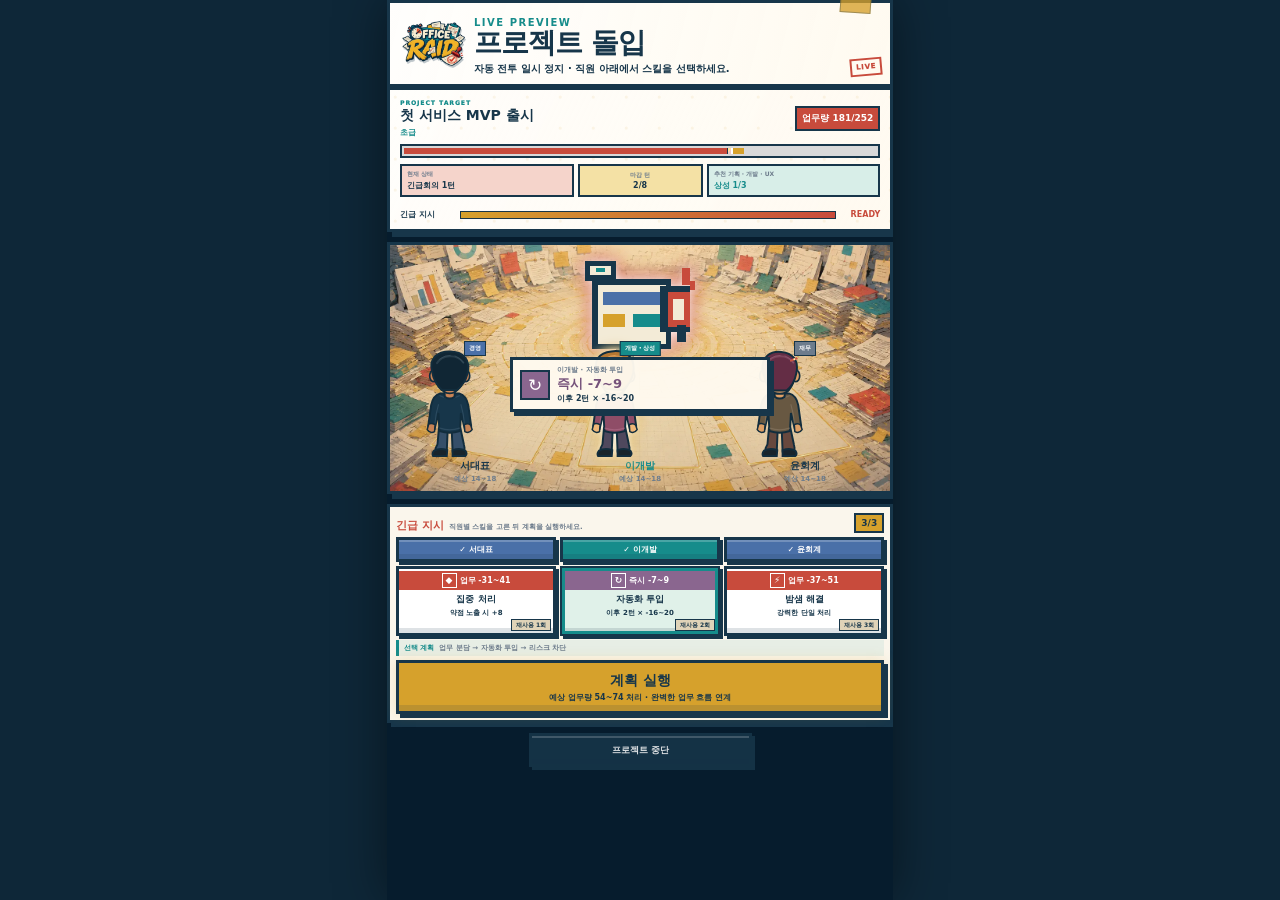
==== commit 14aa1478: "Integrate illustrated battle scenes and workflow effect" ====
--- a/web/qa-battle.html
+++ b/web/qa-battle.html
@@ -6,7 +6,7 @@
   <meta name="theme-color" content="#17364a">
   <meta name="robots" content="noindex,nofollow">
   <title>OFFICE RAID · Battle QA</title>
-  <link rel="stylesheet" href="style.css?v=20260901-battle-v1">
+  <link rel="stylesheet" href="style.css?v=20260901-battle-art-v1">
 </head>
 <body>
   <main id="game-shell" aria-live="polite">
--- a/web/style.css
+++ b/web/style.css
@@ -794,9 +794,18 @@
 .arena-theme-campaign, .arena-theme-launch { background: linear-gradient(rgba(200,75,60,.12), transparent 46%), #ead9c8; }
 .arena-theme-audit { background: linear-gradient(rgba(74,112,168,.16), transparent 48%), #d7d9d5; }
 .arena-theme-integration { background: linear-gradient(rgba(155,109,157,.14), transparent 48%), #ded5d4; }
-.boss-arena { background: linear-gradient(#aa8f76, #ddcbb1 48%, #bca187); }
-.boss-arena::before { content: ""; position: absolute; z-index: 0; top: 18px; left: 50%; width: 190px; height: 190px; border: 3px solid rgba(200,75,60,.3); box-shadow: 0 0 0 12px rgba(214,161,44,.14), 0 0 0 25px rgba(23,54,74,.08); transform: translateX(-50%) rotate(45deg); }
-.battle-lanes { position: absolute; z-index: 0; inset: 30px 8% 55px; display: grid; grid-template-columns: repeat(3, 1fr); pointer-events: none; }
+.arena:not(.boss-arena) {
+  background:
+    linear-gradient(rgba(255,250,240,.03), rgba(23,54,74,.08)),
+    url("assets/battle-background-normal.webp?v=20260901-battle-art-v1") center / cover no-repeat;
+}
+.boss-arena {
+  background:
+    linear-gradient(rgba(23,54,74,.02), rgba(23,54,74,.13)),
+    url("assets/battle-background-boss.webp?v=20260901-battle-art-v1") center / cover no-repeat;
+}
+.boss-arena::before { display: none; }
+.battle-lanes { position: absolute; z-index: 0; inset: 30px 8% 55px; display: none; grid-template-columns: repeat(3, 1fr); pointer-events: none; }
 .battle-lanes i { position: relative; width: 1px; height: 100%; justify-self: center; border-left: 2px dashed rgba(23,54,74,.14); }
 
 .directive-active .arena { min-height: 190px; flex-grow: .65; }
@@ -838,18 +847,15 @@
 .execute-directive small { margin-top: 2px; color: inherit; font-size: 8px; font-weight: 900; }
 .execute-directive:not(:disabled) { animation: plan-ready-pulse 1.3s steps(3) infinite; }
 @keyframes plan-ready-pulse { 50% { filter: brightness(1.12); box-shadow: 4px 4px 0 var(--ink), inset 0 -6px 0 rgba(23,54,74,.14), 0 0 18px rgba(214,161,44,.6); } }
-.skill-cinematic { position: absolute; z-index: 12; inset: 0; overflow: hidden; display: flex; flex-direction: column; align-items: center; justify-content: center; background: rgba(23,54,74,.88); color: white; text-align: center; animation: cinematic-pop 1.25s steps(5); }
-.skill-cinematic::before, .skill-cinematic::after { content: ""; position: absolute; width: 190%; height: 18px; background: var(--mustard); transform: rotate(25deg); box-shadow: 0 42px 0 var(--teal), 0 -42px 0 var(--red); opacity: .6; }
-.skill-cinematic::after { transform: rotate(-25deg); }
-.skill-cinematic i { position: absolute; width: 22px; height: 16px; border: 2px solid white; background: var(--panel); animation: cinematic-paper .65s steps(4) infinite alternate; }
-.skill-cinematic i:nth-child(1) { top: 18%; left: 18%; transform: rotate(-15deg); }
-.skill-cinematic i:nth-child(2) { top: 28%; right: 15%; transform: rotate(18deg); animation-delay: -.2s; }
-.skill-cinematic i:nth-child(3) { right: 28%; bottom: 16%; transform: rotate(-8deg); animation-delay: -.4s; }
+.skill-cinematic { position: absolute; z-index: 12; inset: 0; overflow: hidden; display: flex; flex-direction: column; align-items: center; justify-content: center; background: rgba(5,20,30,.66); color: white; text-align: center; animation: cinematic-pop 1.25s steps(5); isolation: isolate; }
+.skill-cinematic::before { content: ""; position: absolute; z-index: 0; inset: -2%; background: url("assets/perfect-workflow-vfx.webp?v=20260901-battle-art-v1") center / cover no-repeat; mix-blend-mode: screen; animation: workflow-vfx-in .7s ease-out both; }
+.skill-cinematic::after { display: none; }
+.skill-cinematic i { display: none; }
 .skill-cinematic strong, .skill-cinematic span { position: relative; z-index: 2; }
-.skill-cinematic strong { color: var(--mustard); font-size: 22px; text-shadow: 3px 3px 0 var(--ink); }
-.skill-cinematic span { margin-top: 8px; font-size: 11px; font-weight: 900; }
+.skill-cinematic strong { padding: 4px 9px; border: 2px solid rgba(255,250,240,.8); background: rgba(23,54,74,.82); color: var(--mustard); font-size: 22px; text-shadow: 3px 3px 0 var(--ink); box-shadow: 3px 3px 0 rgba(5,20,30,.8); }
+.skill-cinematic span { max-width: 84%; margin-top: 8px; padding: 3px 6px; background: rgba(5,20,30,.72); font-size: 11px; font-weight: 900; }
 @keyframes cinematic-pop { 0% { opacity: 0; transform: scale(.7); } 25%, 85% { opacity: 1; transform: scale(1); } 100% { opacity: 0; transform: scale(1.08); } }
-@keyframes cinematic-paper { from { margin-top: -4px; } to { margin-top: 5px; } }
+@keyframes workflow-vfx-in { from { opacity: 0; transform: scale(.72); filter: brightness(1.8); } to { opacity: 1; transform: scale(1); filter: brightness(1); } }
 @keyframes preview-pulse { 50% { filter: brightness(1.25); } }
 
 #boss-canvas { position: absolute; z-index: 2; top: 10px; left: 50%; width: 150px; height: 150px; transform: translateX(-50%); image-rendering: pixelated; }
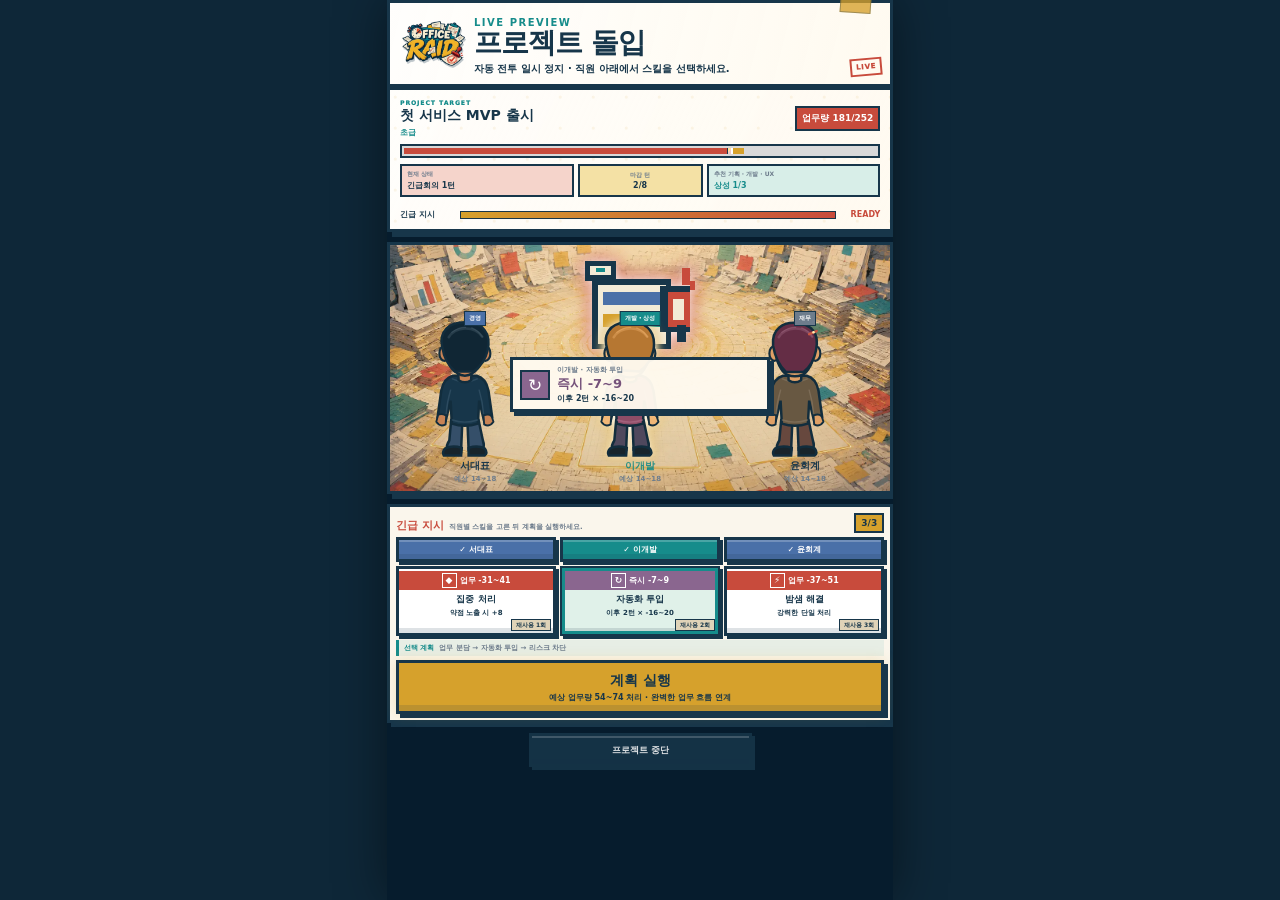
==== commit 602ca46d: "Scale battle team consistently across screens" ====
--- a/web/qa-battle.html
+++ b/web/qa-battle.html
@@ -6,7 +6,7 @@
   <meta name="theme-color" content="#17364a">
   <meta name="robots" content="noindex,nofollow">
   <title>OFFICE RAID · Battle QA</title>
-  <link rel="stylesheet" href="style.css?v=20260901-battle-art-v1">
+  <link rel="stylesheet" href="style.css?v=20260901-battle-scale-v5">
 </head>
 <body>
   <main id="game-shell" aria-live="polite">
@@ -18,7 +18,7 @@
     <p>전투 점검 화면은 세로 화면에 맞춰져 있습니다.</p>
   </aside>
   <script src="illustrated-character.js?v=20260831-illustrated-v1"></script>
-  <script src="game.js?v=20260901-finance-v1"></script>
+  <script src="game.js?v=20260901-battle-art-v1"></script>
   <script src="qa-battle.js?v=20260831-illustrated-v1"></script>
 </body>
 </html>
--- a/web/style.css
+++ b/web/style.css
@@ -847,15 +847,15 @@
 .execute-directive small { margin-top: 2px; color: inherit; font-size: 8px; font-weight: 900; }
 .execute-directive:not(:disabled) { animation: plan-ready-pulse 1.3s steps(3) infinite; }
 @keyframes plan-ready-pulse { 50% { filter: brightness(1.12); box-shadow: 4px 4px 0 var(--ink), inset 0 -6px 0 rgba(23,54,74,.14), 0 0 18px rgba(214,161,44,.6); } }
-.skill-cinematic { position: absolute; z-index: 12; inset: 0; overflow: hidden; display: flex; flex-direction: column; align-items: center; justify-content: center; background: rgba(5,20,30,.66); color: white; text-align: center; animation: cinematic-pop 1.25s steps(5); isolation: isolate; }
+.skill-cinematic { position: absolute; z-index: 12; inset: 0; overflow: hidden; display: flex; flex-direction: column; align-items: center; justify-content: center; background: rgba(5,20,30,.66); color: white; text-align: center; animation: cinematic-pop 1.8s ease-out both; isolation: isolate; }
 .skill-cinematic::before { content: ""; position: absolute; z-index: 0; inset: -2%; background: url("assets/perfect-workflow-vfx.webp?v=20260901-battle-art-v1") center / cover no-repeat; mix-blend-mode: screen; animation: workflow-vfx-in .7s ease-out both; }
 .skill-cinematic::after { display: none; }
 .skill-cinematic i { display: none; }
 .skill-cinematic strong, .skill-cinematic span { position: relative; z-index: 2; }
 .skill-cinematic strong { padding: 4px 9px; border: 2px solid rgba(255,250,240,.8); background: rgba(23,54,74,.82); color: var(--mustard); font-size: 22px; text-shadow: 3px 3px 0 var(--ink); box-shadow: 3px 3px 0 rgba(5,20,30,.8); }
 .skill-cinematic span { max-width: 84%; margin-top: 8px; padding: 3px 6px; background: rgba(5,20,30,.72); font-size: 11px; font-weight: 900; }
-@keyframes cinematic-pop { 0% { opacity: 0; transform: scale(.7); } 25%, 85% { opacity: 1; transform: scale(1); } 100% { opacity: 0; transform: scale(1.08); } }
-@keyframes workflow-vfx-in { from { opacity: 0; transform: scale(.72); filter: brightness(1.8); } to { opacity: 1; transform: scale(1); filter: brightness(1); } }
+@keyframes cinematic-pop { 0% { opacity: 1; transform: scale(.82); } 16%, 100% { opacity: 1; transform: scale(1); } }
+@keyframes workflow-vfx-in { from { opacity: .68; transform: scale(.72); filter: brightness(1.8); } to { opacity: 1; transform: scale(1); filter: brightness(1); } }
 @keyframes preview-pulse { 50% { filter: brightness(1.25); } }
 
 #boss-canvas { position: absolute; z-index: 2; top: 10px; left: 50%; width: 150px; height: 150px; transform: translateX(-50%); image-rendering: pixelated; }
@@ -863,7 +863,7 @@
 .boss-arena #boss-canvas { top: 8px; width: clamp(180px, 44vw, 210px); height: clamp(180px, 44vw, 210px); filter: drop-shadow(7px 9px 0 rgba(23,54,74,.28)); }
 .battle-team { position: absolute; z-index: 3; right: 4px; bottom: 7px; left: 4px; display: grid; grid-template-columns: repeat(3, 1fr); gap: 2px; }
 .fighter { position: relative; min-width: 0; padding-top: 12px; text-align: center; }
-.fighter :is(canvas, .character-svg) { width: min(100%, clamp(92px, 22cqw, 112px)); height: auto; aspect-ratio: 1 / 1; image-rendering: pixelated; }
+.fighter :is(canvas, .character-svg) { width: min(100%, 28cqw); height: auto; aspect-ratio: 1 / 1; image-rendering: pixelated; }
 .fighter strong { display: block; overflow: hidden; font-size: 10px; white-space: nowrap; text-overflow: ellipsis; }
 .fighter-role { position: absolute; z-index: 2; top: 5px; left: 50%; max-width: 92%; overflow: hidden; padding: 2px 4px; border: 1px solid var(--ink); background: var(--department-color); color: white; font-size: 6px; font-weight: 1000; white-space: nowrap; text-overflow: ellipsis; translate: -50% 0; }
 .fighter-range { display: block; margin-top: 1px; color: var(--muted); font-size: 7px; font-weight: 900; }
@@ -872,7 +872,7 @@
 @keyframes active-fighter-pulse { 50% { translate: 0 -2px; } }
 .fighter.preview-target :is(canvas, .character-svg) { outline: 3px solid var(--mustard); outline-offset: -2px; background: rgba(22,140,139,.24); filter: drop-shadow(0 0 5px white); animation: preview-pulse .75s steps(2) infinite; }
 .boss-arena .battle-team { right: 28px; bottom: 5px; left: 28px; }
-.boss-arena .fighter :is(canvas, .character-svg) { width: 50px; }
+.boss-arena .fighter :is(canvas, .character-svg) { width: min(100%, 18cqw); }
 .boss-arena .fighter strong { font-size: 8px; }
 .boss-arena .fighter-role { top: 7px; font-size: 5px; }
 .boss-arena .fighter-range { font-size: 6px; }
@@ -974,7 +974,7 @@
   .boss-arena #boss-canvas { top: 7px; width: 138px; height: 138px; }
   .directive-active .arena:not(.boss-arena) #boss-canvas { width: 92px; height: 92px; }
   .boss-arena::before { top: 14px; width: 132px; height: 132px; }
-  .boss-arena .fighter :is(canvas, .character-svg) { width: 42px; }
+  .boss-arena .fighter :is(canvas, .character-svg) { width: min(100%, 17cqw); }
 }
 
 @media (prefers-reduced-motion: reduce) {
@@ -985,7 +985,7 @@
 
 .directive-active .boss-arena #boss-canvas { width: 142px; height: 142px; }
 .directive-active .boss-arena::before { width: 138px; height: 138px; }
-.directive-active .boss-arena .fighter :is(canvas, .character-svg) { width: 42px; }
+.directive-active .boss-arena .fighter :is(canvas, .character-svg) { width: min(100%, 15cqw); }
 
 .sr-only { position: absolute; width: 1px; height: 1px; overflow: hidden; clip: rect(0,0,0,0); }
 
@@ -1005,7 +1005,7 @@
   #boss-canvas { width: 92px; height: 92px; }
   .directive-active .boss-arena #boss-canvas { width: 120px; height: 120px; }
   .directive-active .boss-arena::before { width: 116px; height: 116px; }
-  .directive-active .boss-arena .fighter :is(canvas, .character-svg) { width: 38px; }
+  .directive-active .boss-arena .fighter :is(canvas, .character-svg) { width: min(100%, 14cqw); }
   .representative > :is(canvas, .character-svg) { width: 82px; height: 82px; }
   .representative > :is(canvas, .character-svg).face-zoom { width: 102px; height: 102px; }
   .custom-row button { min-height: 29px; }
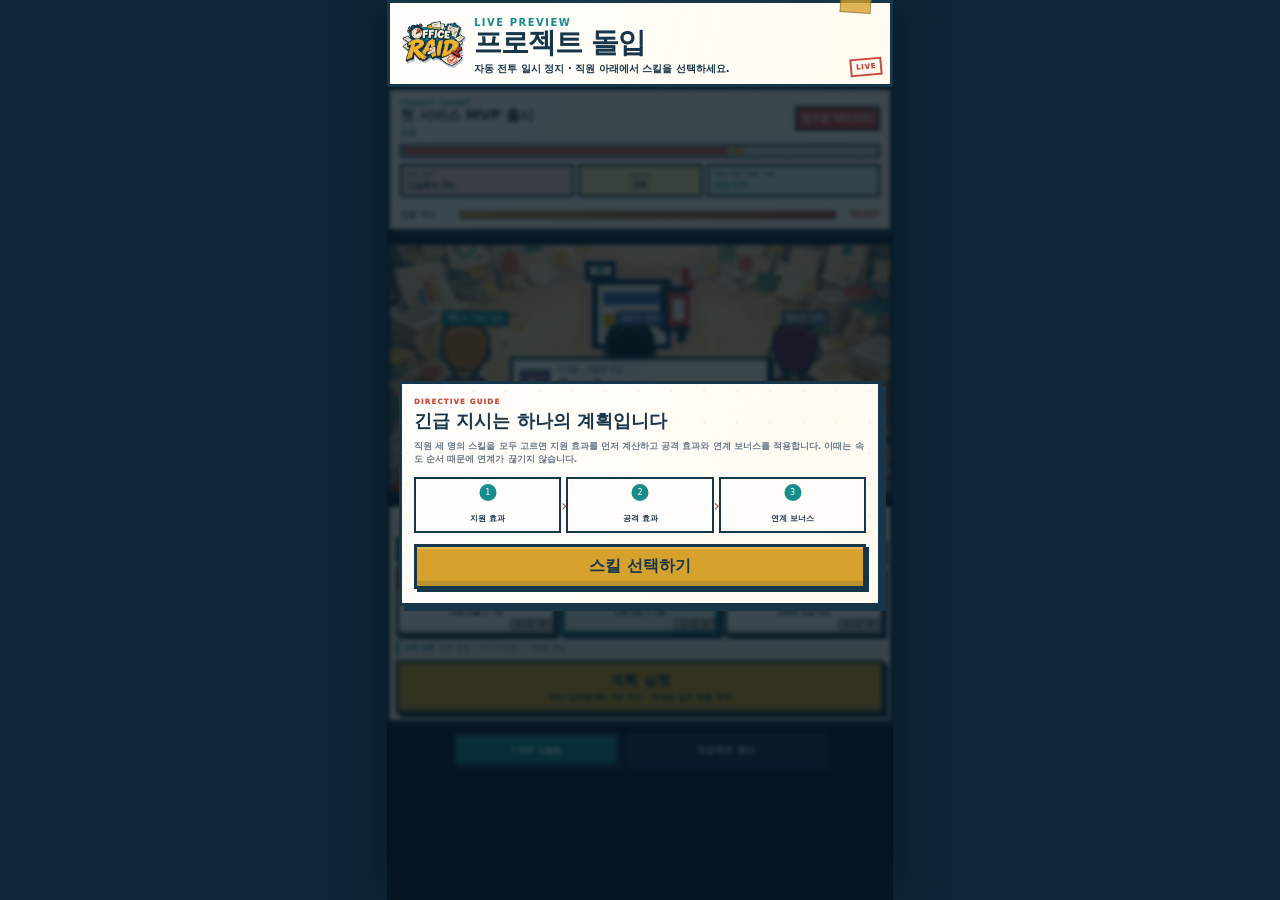
==== commit b9ed8372: "Deploy company growth and directive skill effects" ====
--- a/web/qa-battle.html
+++ b/web/qa-battle.html
@@ -6,7 +6,7 @@
   <meta name="theme-color" content="#17364a">
   <meta name="robots" content="noindex,nofollow">
   <title>OFFICE RAID · Battle QA</title>
-  <link rel="stylesheet" href="style.css?v=20260901-battle-scale-v5">
+  <link rel="stylesheet" href="style.css?v=20260902-directive-fx-v1">
 </head>
 <body>
   <main id="game-shell" aria-live="polite">
@@ -18,7 +18,7 @@
     <p>전투 점검 화면은 세로 화면에 맞춰져 있습니다.</p>
   </aside>
   <script src="illustrated-character.js?v=20260831-illustrated-v1"></script>
-  <script src="game.js?v=20260901-battle-art-v1"></script>
-  <script src="qa-battle.js?v=20260831-illustrated-v1"></script>
+  <script src="game.js?v=20260902-directive-fx-v1"></script>
+  <script src="qa-battle.js?v=20260902-directive-fx-v1"></script>
 </body>
 </html>
--- a/web/style.css
+++ b/web/style.css
@@ -113,7 +113,34 @@
 .title-art { display: block; width: 100%; height: 100%; object-fit: cover; object-position: center top; animation: title-art-enter .75s ease-out both; }
 .title-actions { position: absolute; z-index: 2; right: max(22px, env(safe-area-inset-right)); bottom: max(24px, env(safe-area-inset-bottom)); left: max(22px, env(safe-area-inset-left)); text-align: center; }
 .title-actions p { margin: 0 0 10px; color: var(--paper); font-size: 12px; font-weight: 900; letter-spacing: -.2px; text-shadow: 0 2px 0 rgba(0,0,0,.65); }
-.title-actions button { width: 100%; min-height: 54px; background: var(--mustard); color: var(--ink); font-size: 16px; box-shadow: 4px 4px 0 var(--ink), 0 0 16px rgba(214,161,44,.42); animation: title-button-pulse 1.8s steps(3) infinite; }
+.save-summary { margin-bottom: 9px; padding: 7px 10px; border: 2px solid rgba(243,235,215,.78); background: rgba(5,20,30,.86); color: var(--paper); box-shadow: 3px 3px 0 rgba(5,20,30,.8); text-align: left; }
+.save-summary small, .save-summary strong, .save-summary span { display: block; }
+.save-summary small { color: var(--mustard); font-size: 7px; font-weight: 1000; letter-spacing: 1.2px; }
+.save-summary strong { margin-top: 2px; overflow: hidden; font-size: 13px; white-space: nowrap; text-overflow: ellipsis; }
+.save-summary span { margin-top: 2px; color: rgba(243,235,215,.78); font-size: 8px; font-weight: 800; }
+.asset-loader { margin-bottom: 10px; padding: 8px 10px; border: 2px solid rgba(243,235,215,.76); background: rgba(5,20,30,.78); color: var(--paper); box-shadow: 3px 3px 0 rgba(5,20,30,.8); text-align: left; }
+.asset-loader-head { display: flex; align-items: center; justify-content: space-between; gap: 8px; font-size: 9px; font-weight: 1000; }
+.asset-loader-head b { color: var(--mustard); font-size: 12px; }
+.asset-loader-track { height: 9px; margin-top: 5px; overflow: hidden; border: 1px solid rgba(243,235,215,.72); background: rgba(255,255,255,.12); }
+.asset-loader-track i { display: block; width: 0; height: 100%; background: repeating-linear-gradient(135deg, var(--mustard) 0 8px, #efc85f 8px 13px); transition: width .18s ease; }
+.asset-loader > small { display: block; margin-top: 4px; color: rgba(243,235,215,.76); font-size: 7px; font-weight: 800; }
+.title-actions button { width: 100%; min-height: 54px; background: var(--mustard); color: var(--ink); box-shadow: 4px 4px 0 var(--ink), 0 0 16px rgba(214,161,44,.42); animation: title-button-pulse 1.8s steps(3) infinite; }
+.title-actions button strong, .title-actions button small { display: block; }
+.title-actions button strong { font-size: 16px; }
+.title-actions button small { margin-top: 2px; font-size: 8px; }
+.title-actions button:disabled { background: var(--paper-dark); animation: none; }
+.title-actions .title-secondary { min-height: 43px; margin-top: 8px; background: rgba(243,235,215,.92); box-shadow: 3px 3px 0 var(--ink); animation: none; }
+.title-actions .title-secondary strong { font-size: 12px; }
+.title-actions .title-secondary small { font-size: 7px; }
+.title-confirm-backdrop { position: absolute; z-index: 5; inset: 0; padding: 22px; display: grid; place-items: center; background: rgba(5,20,30,.78); backdrop-filter: blur(2px); }
+.title-confirm-backdrop[hidden] { display: none; }
+.title-confirm { width: 100%; padding: 16px 14px; color: var(--ink); text-align: left; }
+.title-confirm > small, .title-confirm > strong { display: block; }
+.title-confirm > small { color: var(--red); font-size: 7px; font-weight: 1000; letter-spacing: 1.2px; }
+.title-confirm > strong { margin-top: 4px; font-size: 18px; }
+.title-confirm > p { margin: 8px 0 13px; color: var(--muted); font-size: 9px; font-weight: 800; line-height: 1.5; }
+.title-confirm > div { display: grid; grid-template-columns: 1fr 1fr; gap: 8px; }
+.title-confirm button { width: 100%; color: white; animation: none; }
 @keyframes title-art-enter { from { opacity: 0; scale: 1.035; } to { opacity: 1; scale: 1; } }
 @keyframes title-button-pulse { 50% { filter: brightness(1.12); box-shadow: 4px 4px 0 var(--ink), 0 0 23px rgba(214,161,44,.72); } }
 
@@ -256,73 +283,14 @@
 
 .setup-story-preview {
   position: relative;
-  height: 188px;
+  height: 218px;
   margin: 0 0 14px;
   overflow: hidden;
   border: 2px solid var(--ink);
-  background: linear-gradient(155deg, transparent 0 53%, rgba(23,54,74,.12) 53% 55%, transparent 55%), linear-gradient(25deg, transparent 0 58%, rgba(214,161,44,.18) 58% 60%, transparent 60%), #d9ccb1;
-  box-shadow: inset 0 -35px 0 rgba(23,54,74,.12);
-}
-.setup-story-preview::before {
-  content: "THE FIRST BIG PROJECT";
-  position: absolute;
-  top: 7px;
-  left: 8px;
-  color: rgba(23,54,74,.55);
-  font-size: 8px;
-  font-weight: 900;
-  letter-spacing: 1px;
-}
-.setup-story-preview::after { content: ""; position: absolute; z-index: 1; right: -18%; bottom: -26px; left: -18%; height: 58px; border-top: 3px solid var(--ink); background: rgba(23,54,74,.13); transform: perspective(90px) rotateX(24deg); }
-.setup-project-glow { position: absolute; top: -24px; left: 50%; width: 145px; height: 145px; transform: translateX(-50%) rotate(45deg); background: rgba(214,161,44,.3); }
-.setup-deadline-stamp { position: absolute; z-index: 4; top: 12px; right: 11px; padding: 4px 6px; transform: rotate(5deg); border: 2px solid var(--red); color: var(--red); font-size: 7px; font-weight: 900; line-height: 1; }
-.setup-deadline-stamp strong { display: block; margin-top: 2px; font-size: 15px; }
-#setup-boss {
-  position: absolute;
-  z-index: 3;
-  top: 2px;
-  left: 50%;
-  width: 105px;
-  height: 105px;
-  transform: translateX(-50%);
-  image-rendering: pixelated;
-  filter: drop-shadow(4px 5px 0 rgba(23,54,74,.28));
-}
-.setup-story-team {
-  position: absolute;
-  z-index: 4;
-  right: 7%;
-  bottom: 4px;
-  left: 7%;
-  display: grid;
-  grid-template-columns: repeat(3, 1fr);
-  align-items: end;
-}
-.setup-story-team :is(canvas, .character-svg) {
-  width: 64px;
-  max-width: 100%;
-  margin: 0 auto;
-  image-rendering: pixelated;
-  filter: drop-shadow(2px 2px 0 rgba(23,54,74,.28));
-}
-.setup-story-team :is(canvas, .character-svg):nth-child(2) { width: 71px; transform: translateY(6px); }
-.story-paper {
-  position: absolute;
-  z-index: 3;
-  width: 17px;
-  height: 12px;
-  border: 2px solid var(--ink);
-  background: var(--panel);
-  box-shadow: inset 0 -3px 0 rgba(23,54,74,.18);
-  animation: story-paper-float 2.2s steps(4) infinite alternate;
-}
-.story-paper-one { top: 66px; left: 22%; transform: rotate(-16deg); }
-.story-paper-two { top: 91px; right: 19%; transform: rotate(19deg); animation-delay: -.7s; }
-.story-paper-three { top: 31px; left: 29%; transform: rotate(9deg); animation-delay: -1.3s; }
-@keyframes story-paper-float {
-  from { margin-top: -3px; }
-  to { margin-top: 5px; }
-}
+  background: #9c5b25;
+  box-shadow: 3px 3px 0 rgba(23,54,74,.2);
+}
+.setup-story-preview img { width: 100%; height: 100%; display: block; object-fit: cover; object-position: center 48%; }
 .setup h2 { margin: 0 0 8px; font-size: 25px; }
 .setup p { margin: 0 0 20px; font-size: 13px; line-height: 1.55; }
 .genre-tag { display: inline-block; margin: -8px 0 15px; padding: 4px 8px; border: 1px solid var(--teal); color: var(--teal); font-size: 10px; font-weight: 900; }
@@ -436,6 +404,12 @@
   background: linear-gradient(90deg, rgba(5,25,38,.1), transparent 28% 72%, rgba(5,25,38,.12));
   pointer-events: none;
 }
+.office-room.company-level-medium { border-color: var(--teal); box-shadow: 5px 5px 0 var(--ink), inset 0 0 0 3px rgba(22,140,139,.3); }
+.office-room.company-level-large { border-color: var(--mustard); box-shadow: 5px 5px 0 var(--ink), inset 0 0 0 3px rgba(214,161,44,.38), inset 0 0 32px rgba(255,250,240,.2); }
+.office-zone { position: absolute; z-index: 10; top: 6px; right: 7px; left: 7px; display: flex; align-items: center; justify-content: flex-end; gap: 4px; pointer-events: none; }
+.office-zone span { margin-right: auto; padding: 3px 5px; border: 2px solid var(--ink); background: rgba(255,250,240,.94); color: var(--teal); box-shadow: 2px 2px 0 var(--ink); font-size: 7px; font-weight: 1000; letter-spacing: .4px; }
+.company-level-large .office-zone span { color: #9b6b00; }
+.office-zone button { width: 27px; min-height: 27px; padding: 0; background: var(--paper); color: var(--ink); font-size: 17px; line-height: 1; pointer-events: auto; }
 .office-room.office-entry { animation: office-entry-in .48s ease-out both; }
 .office-room.office-entry .desk { opacity: 1; transform: none; animation: office-desk-entry .4s ease-out both; }
 .office-room.office-entry .desk:nth-child(1) { animation-delay: .14s; }
@@ -462,15 +436,15 @@
 .placement-wearable { z-index: 2; }
 .placement-desk-center { z-index: 6; }
 .placement-monitor-mounted { z-index: 6; }
-.prop-laptop { top: 76%; left: 50%; width: 36px; height: 36px; translate: -50% 0; animation: office-work-use 1.1s steps(2) infinite; }
-.prop-tablet { top: 78%; left: 50%; width: 29px; height: 29px; translate: -50% 0; animation: office-work-use 1.3s steps(2) infinite; }
-.prop-calculator { top: 79%; left: 50%; width: 25px; height: 25px; translate: -50% 0; animation: office-work-use .9s steps(2) infinite; }
+.prop-laptop { top: 62%; left: 50%; width: 29px; height: 29px; rotate: 180deg; translate: -50% 0; animation: office-work-use 1.1s steps(2) infinite; }
+.prop-tablet { top: 64%; left: 50%; width: 25px; height: 25px; rotate: 180deg; translate: -50% 0; animation: office-work-use 1.3s steps(2) infinite; }
+.prop-calculator { top: 65%; left: 50%; width: 22px; height: 22px; rotate: 180deg; translate: -50% 0; animation: office-work-use .9s steps(2) infinite; }
 .prop-headset { top: 8%; left: 50%; width: 63px; height: 63px; translate: -50% 0; animation: office-headset-use 1.8s steps(2) infinite; }
-.prop-planner { top: 73%; left: 10%; width: 30px; height: 30px; animation: office-note-use 1.15s steps(2) infinite; }
-.prop-wallet { top: 76%; left: 12%; width: 26px; height: 26px; animation: office-wallet-use 1.4s steps(3) infinite; }
-.prop-tumbler { top: 72%; right: 11%; width: 29px; height: 29px; animation: office-drink-use 2.4s steps(4) infinite; }
-.prop-coffee { top: 71%; right: 9%; width: 31px; height: 31px; animation: office-drink-use 2.1s steps(4) infinite; }
-.prop-charm { z-index: 6; top: 63%; right: 18%; width: 24px; height: 24px; transform-origin: 50% 0; animation: office-charm-use 1.5s steps(4) infinite; }
+.prop-planner { top: 61%; left: 9%; width: 25px; height: 25px; rotate: 180deg; animation: office-note-use 1.15s steps(2) infinite; }
+.prop-wallet { top: 63%; left: 11%; width: 22px; height: 22px; animation: office-wallet-use 1.4s steps(3) infinite; }
+.prop-tumbler { top: 60%; right: 10%; width: 24px; height: 24px; animation: office-drink-use 2.4s steps(4) infinite; }
+.prop-coffee { top: 59%; right: 8%; width: 25px; height: 25px; animation: office-drink-use 2.1s steps(4) infinite; }
+.prop-charm { z-index: 6; top: 62%; right: 21%; width: 20px; height: 20px; transform-origin: 50% 0; animation: office-charm-use 1.5s steps(4) infinite; }
 .office-loadout-popover { position: absolute; z-index: 8; right: 50%; bottom: calc(100% - 22px); width: min(146px, 43vw); padding: 6px; border: 2px solid var(--ink); background: var(--panel); box-shadow: 3px 3px 0 var(--ink); opacity: 0; pointer-events: none; translate: 50% 5px; transition: opacity .15s ease, translate .15s ease; }
 .office-loadout-popover::after { content: ""; position: absolute; bottom: -7px; left: 50%; width: 10px; height: 10px; border-right: 2px solid var(--ink); border-bottom: 2px solid var(--ink); background: var(--panel); transform: translateX(-50%) rotate(45deg); }
 .office-loadout-popover em { display: block; margin-bottom: 3px; color: var(--muted); font-size: 7px; font-style: normal; font-weight: 900; letter-spacing: .5px; }
@@ -577,6 +551,8 @@
 .company-notes { display: grid; grid-template-columns: 1.05fr .95fr; gap: 5px; margin-top: 5px; }
 .company-notes p { min-width: 0; margin: 0; padding: 4px 5px; border-left: 3px solid var(--mustard); background: rgba(214,161,44,.1); line-height: 1.25; }
 .company-notes p:last-child { border-left-color: var(--red); background: rgba(200,75,60,.08); }
+.company-notes p.onboarding-note { grid-column: 1 / -1; border-left-color: var(--teal); background: rgba(22,140,139,.11); }
+.company-notes p.onboarding-note span { color: var(--teal); }
 .company-notes b, .company-notes span { display: block; overflow: hidden; white-space: nowrap; text-overflow: ellipsis; }
 .company-notes b { color: var(--muted); font-size: 6px; letter-spacing: .4px; }
 .company-notes span { margin-top: 1px; font-size: 8px; font-weight: 900; }
@@ -590,9 +566,63 @@
 .office-actions #team::before { content: "◆"; }
 .office-actions #equipment::before { content: "▣"; }
 .office-actions #hr::before { content: "◎"; }
+.office-actions #expand::before { content: "↗"; }
 .office-actions #project::before { content: "⚡"; }
-.office-actions #project { grid-column: span 2; min-height: 49px; text-align: center; padding-left: 4px; font-size: 12px; }
-.office-actions #project::before { position: static; margin-right: 7px; }
+.office-actions #project { min-height: 49px; font-size: 12px; }
+.office-actions #interview.tutorial-locked { background: var(--muted); color: rgba(255,255,255,.85); }
+.office-actions #interview.tutorial-locked::before { content: "▣"; }
+.office-actions #project.tutorial-next { box-shadow: 3px 3px 0 var(--ink), 0 0 13px rgba(200,75,60,.45); animation: tutorial-next-pulse 1.4s steps(3) infinite; }
+@keyframes tutorial-next-pulse { 50% { filter: brightness(1.15); box-shadow: 3px 3px 0 var(--ink), 0 0 20px rgba(200,75,60,.72); } }
+.office-actions #expand.expansion-ready { background: var(--mustard); color: var(--ink); animation: expansion-ready-pulse 1.5s steps(3) infinite; }
+@keyframes expansion-ready-pulse { 50% { filter: brightness(1.14); box-shadow: 3px 3px 0 var(--ink), 0 0 17px rgba(214,161,44,.7); } }
+
+.expansion-screen { gap: 8px; }
+.expansion-stages { display: grid; grid-template-columns: repeat(3, 1fr); gap: 5px; flex: 0 0 auto; }
+.expansion-stages span { position: relative; min-width: 0; padding: 25px 3px 5px; border: 2px solid var(--ink); background: var(--paper-dark); text-align: center; opacity: .58; }
+.expansion-stages span:not(:last-child)::after { content: "›"; position: absolute; z-index: 2; top: 50%; right: -8px; color: var(--red); font-size: 17px; transform: translateY(-50%); }
+.expansion-stages i { position: absolute; top: 4px; left: 50%; display: grid; width: 17px; height: 17px; place-items: center; border: 1px solid var(--ink); border-radius: 50%; background: var(--muted); color: white; font-size: 8px; font-style: normal; transform: translateX(-50%); }
+.expansion-stages b, .expansion-stages small { display: block; overflow: hidden; white-space: nowrap; text-overflow: ellipsis; }
+.expansion-stages b { font-size: 8px; }
+.expansion-stages small { margin-top: 1px; color: var(--muted); font-size: 6px; font-weight: 900; }
+.expansion-stages .done, .expansion-stages .current { opacity: 1; }
+.expansion-stages .done i { background: var(--teal); }
+.expansion-stages .current { background: #fff1bd; box-shadow: 2px 2px 0 var(--ink); }
+.expansion-stages .current i { background: var(--mustard); color: var(--ink); }
+.expansion-current { flex: 0 0 auto; padding: 8px 9px; border-left: 5px solid var(--teal); }
+.expansion-current > small, .expansion-current > strong { display: block; }
+.expansion-current > small { color: var(--teal); font-size: 7px; font-weight: 1000; letter-spacing: 1px; }
+.expansion-current > strong { margin-top: 2px; font-size: 17px; }
+.expansion-current > div { display: grid; grid-template-columns: repeat(3, 1fr); gap: 5px; margin-top: 6px; }
+.expansion-current span { min-width: 0; padding: 4px; border: 1px solid rgba(23,54,74,.45); background: rgba(255,255,255,.55); font-size: 7px; font-weight: 800; text-align: center; }
+.expansion-current span b { display: block; margin-top: 2px; overflow: hidden; font-size: 9px; white-space: nowrap; text-overflow: ellipsis; }
+.expansion-next, .expansion-complete { min-height: 0; flex: 1 1 auto; padding: 11px 10px; }
+.expansion-next.ready { border-color: var(--mustard); box-shadow: 4px 4px 0 var(--mustard); }
+.expansion-next-title { display: flex; align-items: center; justify-content: space-between; gap: 7px; }
+.expansion-next-title small, .expansion-next-title strong { display: block; }
+.expansion-next-title small { color: var(--red); font-size: 7px; font-weight: 1000; letter-spacing: 1px; }
+.expansion-next-title strong { margin-top: 2px; font-size: 20px; }
+.expansion-next-title > b { padding: 3px 5px; border: 2px solid var(--red); color: var(--red); font-size: 8px; rotate: -3deg; }
+.expansion-next > p { margin: 6px 0 8px; color: var(--muted); font-size: 9px; font-weight: 800; }
+.expansion-benefits { display: grid; grid-template-columns: 1fr 1fr; gap: 6px; }
+.expansion-benefits span { padding: 7px; border: 2px solid var(--ink); background: rgba(214,161,44,.11); }
+.expansion-benefits small, .expansion-benefits b { display: block; }
+.expansion-benefits small { color: var(--muted); font-size: 7px; font-weight: 900; }
+.expansion-benefits b { margin-top: 2px; color: var(--teal); font-size: 13px; }
+.expansion-requirements { display: grid; gap: 5px; margin-top: 7px; }
+.expansion-requirements span { display: flex; align-items: center; gap: 6px; padding: 5px 7px; border-left: 4px solid var(--red); background: rgba(200,75,60,.09); }
+.expansion-requirements span.met { border-left-color: var(--teal); background: rgba(22,140,139,.09); }
+.expansion-requirements i { display: grid; width: 17px; height: 17px; place-items: center; border: 1px solid var(--ink); background: var(--red); color: white; font-size: 8px; font-style: normal; }
+.expansion-requirements .met i { background: var(--teal); }
+.expansion-requirements b { font-size: 8px; }
+.expansion-next > button { width: 100%; min-height: 48px; margin-top: 8px; color: var(--ink); }
+.expansion-next > button strong, .expansion-next > button small { display: block; }
+.expansion-next > button strong { font-size: 12px; }
+.expansion-next > button small { margin-top: 1px; font-size: 7px; }
+.expansion-complete { display: flex; flex-direction: column; justify-content: center; text-align: center; border-color: var(--teal); background: #dff1e9; }
+.expansion-complete small { color: var(--teal); font-size: 7px; font-weight: 1000; letter-spacing: 1px; }
+.expansion-complete strong { margin-top: 4px; color: var(--teal); font-size: 21px; }
+.expansion-complete p { color: var(--muted); font-size: 9px; font-weight: 800; }
+#back-from-expansion { flex: 0 0 auto; }
 .blue { background: var(--blue); color: white; }
 .teal { background: var(--teal); color: white; }
 .red { background: var(--red); color: white; }
@@ -627,6 +657,16 @@
 .rank { display: inline-block; margin-left: 3px; padding: 2px 4px; color: white; font-size: 9px; vertical-align: 2px; }
 .selected { background: #e0f1e9; outline: 3px solid var(--teal); outline-offset: -5px; }
 .order { display: inline-grid; width: 20px; height: 20px; margin-right: 3px; place-items: center; background: var(--mustard); border: 1px solid var(--ink); font-size: 10px; }
+.team-speed-effect { color: var(--red); font-weight: 900; }
+.team-order-preview { flex: 0 0 auto; padding: 7px 8px; }
+.team-order-preview > small { display: block; margin-bottom: 5px; color: var(--teal); font-size: 7px; font-weight: 1000; letter-spacing: 1px; }
+.team-order-preview > div { display: grid; grid-template-columns: repeat(3, 1fr); gap: 5px; }
+.team-order-preview span { position: relative; min-width: 0; padding: 5px 4px 5px 24px; border: 2px solid var(--ink); background: rgba(255,255,255,.65); }
+.team-order-preview i { position: absolute; top: 50%; left: 4px; display: grid; width: 16px; height: 16px; place-items: center; background: var(--mustard); border: 1px solid var(--ink); font-size: 8px; font-style: normal; transform: translateY(-50%); }
+.team-order-preview b, .team-order-preview span small { display: block; overflow: hidden; white-space: nowrap; text-overflow: ellipsis; }
+.team-order-preview b { font-size: 8px; }
+.team-order-preview span small { margin-top: 1px; color: var(--muted); font-size: 6px; font-weight: 800; }
+.team-order-preview em { grid-column: 1 / -1; color: var(--muted); font-size: 8px; font-style: normal; font-weight: 800; }
 
 .footer-actions { display: grid; grid-template-columns: .8fr 1.2fr; gap: 8px; }
 
@@ -703,9 +743,22 @@
 #close-financial-report { flex: 0 0 auto; min-height: 48px; }
 
 .equipment-screen { gap: 8px; }
-.equipment-people { display: flex; flex: 0 0 auto; gap: 6px; overflow-x: auto; padding: 1px 4px 5px 1px; }
-.equipment-people button { min-width: 76px; min-height: 36px; padding: 0 6px; background: var(--paper-dark); color: var(--ink); font-size: 10px; }
-.equipment-people button.active { background: var(--teal); color: white; }
+.equipment-people { display: flex; flex: 0 0 auto; gap: 7px; overflow-x: auto; padding: 2px 5px 7px 2px; scroll-snap-type: x proximity; scrollbar-width: thin; }
+.equipment-person { position: relative; display: grid; grid-template-columns: 43px minmax(82px, 1fr); min-width: 164px; min-height: 64px; align-items: center; gap: 7px; overflow: hidden; padding: 5px 23px 5px 6px; border-color: var(--ink); background: var(--panel); color: var(--ink); text-align: left; scroll-snap-align: start; }
+.equipment-person::before { position: absolute; inset: 0 auto 0 0; width: 4px; background: var(--department-color); content: ""; }
+.equipment-person.project-member { background: linear-gradient(135deg, rgba(214,161,44,.18), var(--panel) 62%); box-shadow: inset 0 -3px 0 rgba(214,161,44,.72), 3px 3px 0 var(--ink); }
+.equipment-person.active { outline: 3px solid var(--teal); outline-offset: -4px; background: #e4f3ec; color: var(--ink); }
+.equipment-person.active.project-member { background: linear-gradient(135deg, rgba(214,161,44,.2), #e4f3ec 62%); }
+.equipment-person-portrait { display: grid; width: 41px; height: 41px; place-items: center; overflow: hidden; border: 2px solid var(--ink); background: radial-gradient(circle at 50% 42%, #fff 0 35%, var(--paper-dark) 36% 100%); box-shadow: 2px 2px 0 rgba(23,54,74,.3); }
+.equipment-person-portrait :is(canvas, .character-svg) { width: 41px; height: 41px; image-rendering: pixelated; }
+.equipment-person-copy { min-width: 0; }
+.equipment-person-copy small, .equipment-person-copy strong { display: block; overflow: hidden; text-overflow: ellipsis; white-space: nowrap; }
+.equipment-person-copy small { color: var(--department-color); font-size: 8px; font-weight: 1000; }
+.equipment-person-copy strong { margin-top: 3px; font-size: 11px; }
+.equipment-team-badge { display: block; margin-top: 3px; overflow: hidden; color: var(--red); font-size: 7px; font-style: normal; font-weight: 900; white-space: nowrap; text-overflow: ellipsis; }
+.equipment-team-badge b { color: var(--ink); font-size: 6px; letter-spacing: .25px; }
+.equipment-team-badge.off-team { color: var(--muted); font-size: 6px; }
+.equipment-person > i { position: absolute; top: 6px; right: 6px; display: grid; width: 15px; height: 15px; place-items: center; border-radius: 50%; background: var(--teal); color: white; font-size: 9px; font-style: normal; font-weight: 1000; }
 .equipment-slots { flex: 0 0 auto; padding: 7px 9px; }
 .equipment-slot { display: grid; grid-template-columns: 30px 1fr 48px; min-height: 56px; align-items: center; gap: 7px; border-bottom: 1px solid rgba(23,54,74,.2); }
 .equipment-slot:last-child { border-bottom: 0; }
@@ -833,6 +886,18 @@
 .skill-option.effect-time .skill-effect { background: var(--mustard); color: var(--ink); }
 .skill-option.effect-cleanse .skill-effect { background: var(--blue); }
 .skill-option.effect-mark .skill-effect, .skill-option.effect-lasting .skill-effect { background: #8a668f; }
+.skill-option.fx-stamp .skill-effect i { transform: rotate(-8deg); }
+.skill-option.fx-presentation .skill-effect i { border-bottom-width: 4px; }
+.skill-option.fx-contract .skill-effect i { transform: skew(-7deg); }
+.skill-option.fx-calendar .skill-effect i { background: repeating-linear-gradient(0deg, transparent 0 3px, rgba(23,54,74,.18) 3px 4px); }
+.skill-option.fx-network .skill-effect i { border-radius: 50%; box-shadow: -4px 4px 0 -2px white, 4px -4px 0 -2px white; }
+.skill-option.fx-broadcast .skill-effect i { border-radius: 50%; outline: 1px solid currentColor; outline-offset: 2px; }
+.skill-option.fx-focus .skill-effect i { border-radius: 50%; outline: 1px solid currentColor; outline-offset: -4px; }
+.skill-option.fx-automation .skill-effect i { border-style: dashed; border-radius: 50%; }
+.skill-option.fx-shred .skill-effect i { background: repeating-linear-gradient(135deg, transparent 0 3px, rgba(255,255,255,.24) 3px 5px); }
+.skill-option.fx-resource .skill-effect i { box-shadow: inset 0 0 0 3px rgba(255,255,255,.2); }
+.skill-option.fx-shield .skill-effect i { border-width: 2px 3px 4px; border-radius: 3px 3px 7px 7px; }
+.skill-option.fx-approval .skill-effect i { border-style: double; border-width: 3px; }
 .skill-cooldown { position: absolute; right: 2px; bottom: 2px; margin: 0 !important; padding: 2px 4px; border: 1px solid var(--ink); background: var(--paper-dark); color: var(--ink); font-size: 6px; font-weight: 900; line-height: 1; }
 .skill-cooldown.waiting { background: var(--red); color: white; }
 .skill-option.cooling:disabled { filter: grayscale(.45); opacity: .76; }
@@ -848,22 +913,116 @@
 .execute-directive:not(:disabled) { animation: plan-ready-pulse 1.3s steps(3) infinite; }
 @keyframes plan-ready-pulse { 50% { filter: brightness(1.12); box-shadow: 4px 4px 0 var(--ink), inset 0 -6px 0 rgba(23,54,74,.14), 0 0 18px rgba(214,161,44,.6); } }
 .skill-cinematic { position: absolute; z-index: 12; inset: 0; overflow: hidden; display: flex; flex-direction: column; align-items: center; justify-content: center; background: rgba(5,20,30,.66); color: white; text-align: center; animation: cinematic-pop 1.8s ease-out both; isolation: isolate; }
-.skill-cinematic::before { content: ""; position: absolute; z-index: 0; inset: -2%; background: url("assets/perfect-workflow-vfx.webp?v=20260901-battle-art-v1") center / cover no-repeat; mix-blend-mode: screen; animation: workflow-vfx-in .7s ease-out both; }
+.skill-cinematic::before { content: ""; position: absolute; z-index: 0; inset: -2%; background: url("assets/perfect-workflow-vfx.webp?v=20260901-workflow-v2") center / contain no-repeat; mix-blend-mode: screen; animation: workflow-vfx-in .7s ease-out both; }
 .skill-cinematic::after { display: none; }
-.skill-cinematic i { display: none; }
-.skill-cinematic strong, .skill-cinematic span { position: relative; z-index: 2; }
-.skill-cinematic strong { padding: 4px 9px; border: 2px solid rgba(255,250,240,.8); background: rgba(23,54,74,.82); color: var(--mustard); font-size: 22px; text-shadow: 3px 3px 0 var(--ink); box-shadow: 3px 3px 0 rgba(5,20,30,.8); }
-.skill-cinematic span { max-width: 84%; margin-top: 8px; padding: 3px 6px; background: rgba(5,20,30,.72); font-size: 11px; font-weight: 900; }
+.skill-cinematic > i { display: none; }
+.skill-cinematic > strong, .skill-cinematic > span { position: relative; z-index: 2; }
+.skill-cinematic > strong { padding: 4px 9px; border: 2px solid rgba(255,250,240,.8); background: rgba(23,54,74,.82); color: var(--mustard); font-size: 22px; text-shadow: 3px 3px 0 var(--ink); box-shadow: 3px 3px 0 rgba(5,20,30,.8); }
+.skill-cinematic > span { max-width: 84%; margin-top: 8px; padding: 3px 6px; background: rgba(5,20,30,.72); font-size: 11px; font-weight: 900; }
 @keyframes cinematic-pop { 0% { opacity: 1; transform: scale(.82); } 16%, 100% { opacity: 1; transform: scale(1); } }
-@keyframes workflow-vfx-in { from { opacity: .68; transform: scale(.72); filter: brightness(1.8); } to { opacity: 1; transform: scale(1); filter: brightness(1); } }
+.skill-cinematic.phase-calculating { background: rgba(5,20,30,.88); animation: calculation-hold 1.3s ease-out both; }
+.skill-cinematic.phase-calculating::before {
+  inset: 0;
+  background:
+    repeating-linear-gradient(0deg, transparent 0 18px, rgba(22,140,139,.1) 18px 19px),
+    repeating-linear-gradient(90deg, transparent 0 28px, rgba(214,161,44,.1) 28px 29px),
+    radial-gradient(circle at 50% 50%, rgba(22,140,139,.28), transparent 56%);
+  mix-blend-mode: normal;
+  animation: calculation-grid .7s steps(4) infinite;
+}
+.skill-cinematic.phase-calculating::after { content: ""; position: absolute; z-index: 1; top: 20%; bottom: 20%; left: 50%; display: block; width: 2px; background: linear-gradient(transparent, var(--mustard), transparent); box-shadow: 0 0 14px var(--mustard); animation: calculation-scan .65s ease-in-out infinite alternate; }
+.skill-cinematic.phase-calculating > i { position: absolute; z-index: 1; top: 32%; display: block; width: 38px; height: 5px; border: 1px solid rgba(255,250,240,.7); background: var(--teal); box-shadow: 2px 2px 0 var(--ink); animation: calculation-pulse .48s steps(2) infinite; }
+.skill-cinematic.phase-calculating > i:nth-child(1) { left: calc(50% - 76px); animation-delay: -.32s; }
+.skill-cinematic.phase-calculating > i:nth-child(2) { left: calc(50% - 19px); background: var(--mustard); animation-delay: -.16s; }
+.skill-cinematic.phase-calculating > i:nth-child(3) { left: calc(50% + 38px); background: var(--red); }
+.skill-cinematic.phase-calculating > strong { margin-top: 28px; color: #ffe19a; font-size: 18px; letter-spacing: 1px; animation: calculation-title .65s steps(2) infinite; }
+.calculation-readout { position: relative; z-index: 2; min-width: 128px; display: grid; grid-template-columns: 1fr auto 1fr; align-items: center; gap: 7px; margin-top: 10px; padding: 5px 8px; border: 2px solid rgba(255,250,240,.72); background: rgba(5,20,30,.78); box-shadow: 3px 3px 0 rgba(5,20,30,.8); }
+.calculation-readout small { color: rgba(255,250,240,.76); font-size: 7px; font-weight: 900; white-space: nowrap; }
+.calculation-readout em { min-width: 34px; color: var(--mustard); font-size: 24px; font-style: normal; font-weight: 1000; line-height: 1; text-shadow: 2px 2px 0 var(--ink); }
+.calculation-skill-strip { position: relative; z-index: 2; max-width: 86%; display: flex; align-items: stretch; justify-content: center; gap: 3px; margin-top: 7px; }
+.calculation-skill-strip span { position: relative; min-width: 34px; max-width: 58px; flex: 1 1 0; display: grid; grid-template-columns: 17px 1fr; grid-template-rows: 17px auto; align-items: center; padding: 2px; border: 1px solid rgba(255,250,240,.62); background: rgba(5,20,30,.72); color: white; animation: calculation-card .55s steps(2) infinite alternate; }
+.calculation-skill-strip i { display: grid; width: 15px; height: 15px; place-items: center; border: 1px solid currentColor; background: var(--fx-color, var(--teal)); font-size: 8px; font-style: normal; }
+.calculation-skill-strip b { color: var(--mustard); font-size: 8px; text-align: right; }
+.calculation-skill-strip small { grid-column: 1 / -1; overflow: hidden; margin-top: 1px; color: rgba(255,250,240,.76); font-size: 5px; font-weight: 900; white-space: nowrap; text-overflow: ellipsis; }
+.calculation-skill-strip span:nth-child(2n) { animation-delay: -.28s; }
+.tone-damage { --fx-color: var(--red); }
+.tone-team, .tone-boost { --fx-color: var(--teal); }
+.tone-time { --fx-color: var(--mustard); }
+.tone-cleanse { --fx-color: var(--blue); }
+.tone-mark, .tone-lasting { --fx-color: #8a668f; }
+.directive-fx-sequence { position: absolute; z-index: 3; top: 8%; left: 50%; width: 146px; height: 92px; transform: translateX(-50%); pointer-events: none; }
+.directive-fx-step { position: absolute; inset: 0; display: grid; place-items: center; opacity: 0; animation: directive-fx-step .9s cubic-bezier(.18,.76,.18,1) calc(var(--fx-index) * .2s) both; }
+.directive-fx-stage { --fx-paper: rgba(255,250,240,.94); position: relative; width: 118px; min-height: 74px; display: grid; grid-template-columns: 42px minmax(0,1fr); grid-template-rows: 1fr auto; align-items: center; gap: 1px 6px; padding: 7px 8px; overflow: hidden; border: 3px solid var(--fx-color, var(--teal)); background: var(--fx-paper); color: var(--ink); box-shadow: 5px 5px 0 rgba(5,20,30,.75), 0 0 16px color-mix(in srgb, var(--fx-color, var(--teal)) 64%, transparent); }
+.directive-fx-stage::before, .directive-fx-stage::after { content: ""; position: absolute; pointer-events: none; }
+.directive-fx-stage::before { inset: 4px; border: 1px solid color-mix(in srgb, var(--fx-color, var(--teal)) 65%, transparent); }
+.directive-fx-stage::after { top: 50%; left: 27px; width: 38px; height: 38px; border: 2px solid var(--fx-color, var(--teal)); border-radius: 50%; opacity: .24; transform: translate(-50%,-50%); }
+.directive-fx-stage > i { position: relative; z-index: 2; grid-row: 1 / 3; display: grid; width: 38px; height: 38px; place-items: center; border: 3px solid var(--ink); background: var(--fx-color, var(--teal)); color: white; font-size: 22px; font-style: normal; line-height: 1; box-shadow: 3px 3px 0 rgba(23,54,74,.22); }
+.directive-fx-stage > b, .directive-fx-stage > small { position: relative; z-index: 2; overflow: hidden; white-space: nowrap; text-overflow: ellipsis; }
+.directive-fx-stage > b { align-self: end; color: var(--fx-color, var(--teal)); font-size: 12px; }
+.directive-fx-stage > small { align-self: start; color: var(--muted); font-size: 6px; font-weight: 900; }
+.directive-fx-step.fx-stamp .directive-fx-stage { transform: rotate(-5deg); border-style: double; border-width: 5px; }
+.directive-fx-step.fx-stamp .directive-fx-stage > i { border-radius: 50%; transform: rotate(-10deg); }
+.directive-fx-step.fx-presentation .directive-fx-stage { background: linear-gradient(90deg, transparent 34%, rgba(74,112,168,.12) 34% 36%, transparent 36% 55%, rgba(74,112,168,.18) 55% 58%, transparent 58%), var(--fx-paper); }
+.directive-fx-step.fx-presentation .directive-fx-stage::after { top: 13px; right: 9px; bottom: 13px; left: auto; width: 54px; height: auto; border: 0; border-bottom: 4px solid var(--fx-color); border-radius: 0; opacity: .34; transform: none; }
+.directive-fx-step.fx-contract .directive-fx-stage { transform: skew(-3deg); background: repeating-linear-gradient(0deg, rgba(200,75,60,.08) 0 2px, transparent 2px 10px), var(--fx-paper); }
+.directive-fx-step.fx-calendar .directive-fx-stage { background: repeating-linear-gradient(0deg, transparent 0 12px, rgba(214,161,44,.18) 12px 13px), repeating-linear-gradient(90deg, transparent 0 20px, rgba(214,161,44,.13) 20px 21px), var(--fx-paper); }
+.directive-fx-step.fx-network .directive-fx-stage::after { width: 8px; height: 8px; border: 0; background: var(--fx-color); box-shadow: -27px -18px 0 var(--fx-color), 28px -15px 0 var(--fx-color), 34px 18px 0 var(--fx-color), -31px 19px 0 var(--fx-color); opacity: .42; }
+.directive-fx-step.fx-broadcast .directive-fx-stage::after { width: 54px; height: 54px; border: 3px double var(--fx-color); outline: 2px solid color-mix(in srgb, var(--fx-color) 45%, transparent); outline-offset: 5px; opacity: .35; }
+.directive-fx-step.fx-focus .directive-fx-stage::after { width: 46px; height: 46px; border: 3px solid var(--fx-color); outline: 2px dashed var(--fx-color); outline-offset: -10px; opacity: .38; }
+.directive-fx-step.fx-automation .directive-fx-stage::after { width: 52px; height: 52px; border: 4px dashed var(--fx-color); opacity: .38; animation: fx-orbit .55s linear infinite; }
+.directive-fx-step.fx-shred .directive-fx-stage { background: repeating-linear-gradient(120deg, transparent 0 8px, rgba(200,75,60,.17) 8px 11px), var(--fx-paper); transform: skew(-5deg); }
+.directive-fx-step.fx-resource .directive-fx-stage { background: repeating-conic-gradient(from 0deg at 23% 50%, rgba(22,140,139,.18) 0 8deg, transparent 8deg 26deg), var(--fx-paper); }
+.directive-fx-step.fx-shield .directive-fx-stage > i { border-width: 3px 5px 7px; border-radius: 7px 7px 15px 15px; }
+.directive-fx-step.fx-shield .directive-fx-stage::before { inset: 8px; border: 3px double var(--fx-color); border-radius: 12px; }
+.directive-fx-step.fx-approval .directive-fx-stage { border-style: double; border-width: 5px; background: repeating-linear-gradient(90deg, transparent 0 14px, rgba(214,161,44,.15) 14px 15px), var(--fx-paper); }
+@keyframes calculation-card { 50% { filter: brightness(1.28); translate: 0 -1px; } }
+@keyframes directive-fx-step { 0% { opacity: 0; transform: translateY(14px) scale(.62); } 12%, 58% { opacity: 1; transform: none; } 100% { opacity: 0; transform: translateY(-9px) scale(1.08); } }
+@keyframes fx-orbit { to { rotate: 1turn; } }
+.qa-fx-freeze .directive-fx-step { opacity: 1; animation: none; }
+.qa-fx-freeze .directive-fx-stage::after { animation-play-state: paused; }
+@keyframes calculation-hold { from { opacity: .65; } to { opacity: 1; } }
+@keyframes calculation-grid { 50% { filter: brightness(1.35); transform: scale(1.025); } }
+@keyframes calculation-scan { from { transform: translateX(-118px); opacity: .35; } to { transform: translateX(116px); opacity: 1; } }
+@keyframes calculation-pulse { 50% { opacity: .38; transform: scaleX(.72); } }
+@keyframes calculation-title { 50% { color: white; } }
+.skill-cinematic.outcome-low { background: rgba(9,27,35,.78); }
+.skill-cinematic.outcome-low::before { --workflow-opacity: .68; --workflow-scale: .93; --workflow-filter: saturate(.58) brightness(.78); }
+.skill-cinematic.outcome-low > strong { color: #d8c98f; }
+.skill-cinematic.outcome-normal::before { --workflow-opacity: 1; --workflow-scale: 1; --workflow-filter: saturate(.95) brightness(.98); }
+.skill-cinematic.outcome-great { background: rgba(5,20,30,.58); }
+.skill-cinematic.outcome-great::before { --workflow-opacity: 1; --workflow-scale: 1.04; --workflow-filter: saturate(1.12) brightness(1.14); }
+.skill-cinematic.outcome-great::after {
+  content: "";
+  position: absolute;
+  z-index: 1;
+  top: 49%;
+  left: 50%;
+  display: block;
+  width: 6px;
+  height: 6px;
+  background: var(--mustard);
+  box-shadow: -122px -70px 0 var(--red), -92px 75px 0 var(--teal), -48px -105px 0 #fff2bc, 55px -94px 0 var(--teal), 92px 68px 0 var(--red), 126px -38px 0 var(--mustard), 142px 83px 0 #fff2bc, -145px 34px 0 var(--mustard);
+  animation: workflow-confetti 1.15s ease-out both;
+}
+.skill-cinematic.outcome-great > strong { color: #ffd55c; box-shadow: 3px 3px 0 rgba(5,20,30,.8), 0 0 20px rgba(214,161,44,.65); }
+@keyframes workflow-vfx-in { from { opacity: .38; transform: scale(.72); filter: brightness(1.6); } to { opacity: var(--workflow-opacity, 1); transform: scale(var(--workflow-scale, 1)); filter: var(--workflow-filter, brightness(1)); } }
+@keyframes workflow-confetti { from { opacity: 0; transform: scale(.45) rotate(-16deg); } 45% { opacity: 1; } to { opacity: .9; transform: scale(1) rotate(8deg); } }
 @keyframes preview-pulse { 50% { filter: brightness(1.25); } }
 
 #boss-canvas { position: absolute; z-index: 2; top: 10px; left: 50%; width: 150px; height: 150px; transform: translateX(-50%); image-rendering: pixelated; }
 .directive-active .arena:not(.boss-arena) #boss-canvas { width: 118px; height: 118px; }
 .boss-arena #boss-canvas { top: 8px; width: clamp(180px, 44vw, 210px); height: clamp(180px, 44vw, 210px); filter: drop-shadow(7px 9px 0 rgba(23,54,74,.28)); }
 .battle-team { position: absolute; z-index: 3; right: 4px; bottom: 7px; left: 4px; display: grid; grid-template-columns: repeat(3, 1fr); gap: 2px; }
+.battle-team.team-size-4 { grid-template-columns: repeat(4, 1fr); }
+.battle-team:is(.team-size-5, .team-size-6) { grid-template-columns: repeat(3, 1fr); row-gap: 0; bottom: 1px; }
 .fighter { position: relative; min-width: 0; padding-top: 12px; text-align: center; }
 .fighter :is(canvas, .character-svg) { width: min(100%, 28cqw); height: auto; aspect-ratio: 1 / 1; image-rendering: pixelated; }
+.expanded-team #boss-canvas { top: 3px; width: 108px; height: 108px; }
+.expanded-team .fighter { padding-top: 10px; }
+.expanded-team .fighter :is(canvas, .character-svg) { width: min(100%, 18cqw); }
+.expanded-team .fighter strong { font-size: 8px; }
+.expanded-team .fighter-range { font-size: 6px; }
+.expanded-team .fighter-role { top: 3px; font-size: 5px; }
 .fighter strong { display: block; overflow: hidden; font-size: 10px; white-space: nowrap; text-overflow: ellipsis; }
 .fighter-role { position: absolute; z-index: 2; top: 5px; left: 50%; max-width: 92%; overflow: hidden; padding: 2px 4px; border: 1px solid var(--ink); background: var(--department-color); color: white; font-size: 6px; font-weight: 1000; white-space: nowrap; text-overflow: ellipsis; translate: -50% 0; }
 .fighter-range { display: block; margin-top: 1px; color: var(--muted); font-size: 7px; font-weight: 900; }
@@ -872,10 +1031,13 @@
 @keyframes active-fighter-pulse { 50% { translate: 0 -2px; } }
 .fighter.preview-target :is(canvas, .character-svg) { outline: 3px solid var(--mustard); outline-offset: -2px; background: rgba(22,140,139,.24); filter: drop-shadow(0 0 5px white); animation: preview-pulse .75s steps(2) infinite; }
 .boss-arena .battle-team { right: 28px; bottom: 5px; left: 28px; }
+.boss-arena.expanded-team #boss-canvas { width: 130px; height: 130px; }
 .boss-arena .fighter :is(canvas, .character-svg) { width: min(100%, 18cqw); }
+.boss-arena.expanded-team .fighter :is(canvas, .character-svg) { width: min(100%, 15cqw); }
 .boss-arena .fighter strong { font-size: 8px; }
 .boss-arena .fighter-role { top: 7px; font-size: 5px; }
 .boss-arena .fighter-range { font-size: 6px; }
+.directive-active .arena.expanded-team .fighter-range { display: none; }
 .boss-arena .packet { width: 9px; height: 9px; animation-name: boss-deliver; }
 .packet { position: absolute; z-index: 4; width: 12px; height: 12px; border: 2px solid var(--ink); background: var(--mustard); animation: deliver .72s ease-in forwards; }
 @keyframes deliver { from { bottom: 88px; opacity: 1; } to { bottom: 215px; opacity: .1; transform: scale(.7); } }
@@ -907,7 +1069,10 @@
 
 .battle-log { min-height: 43px; padding: 7px 9px; font-size: 10px; font-weight: 800; line-height: 1.35; }
 .directive-active .battle-log { display: none; }
-.battle-exit-button { align-self: center; width: 44%; min-height: 34px; padding: 0 8px; font-size: 9px; opacity: .86; }
+.battle-footer-actions { align-self: center; width: 74%; display: grid; grid-template-columns: .9fr 1.1fr; gap: 6px; }
+.battle-footer-actions.result-footer { width: 100%; grid-template-columns: 1fr; }
+.battle-help-button { min-height: 34px; padding: 0 6px; color: white; font-size: 8px; }
+.battle-exit-button { width: 100%; min-height: 34px; padding: 0 8px; font-size: 9px; opacity: .86; }
 .battle-exit-button.result-exit { width: 100%; min-height: 46px; font-size: 12px; opacity: 1; }
 .battle-abort-backdrop { position: absolute; z-index: 40; inset: 0; display: flex; align-items: center; justify-content: center; padding: 16px; background: rgba(14,39,56,.68); backdrop-filter: blur(2px); }
 .battle-abort-confirm { width: 100%; padding: 15px 14px; text-align: center; animation: abort-confirm-in .2s ease-out; }
@@ -920,6 +1085,39 @@
 .battle-result { text-align: center; }
 .battle-result h2 { margin: 4px 0; color: var(--green); }
 .battle-result > p { margin: 3px 0 6px; }
+.tutorial-unlock { margin: 7px 0; padding: 8px; border: 2px solid var(--teal); background: #dff1e9; box-shadow: 3px 3px 0 var(--ink); }
+.tutorial-unlock small, .tutorial-unlock strong, .tutorial-unlock span { display: block; }
+.tutorial-unlock small { color: var(--teal); font-size: 7px; font-weight: 1000; letter-spacing: 1.1px; }
+.tutorial-unlock strong { margin-top: 2px; color: var(--teal); font-size: 14px; }
+.tutorial-unlock span { margin-top: 2px; font-size: 8px; font-weight: 800; }
+.battle-tutorial-backdrop { position: absolute; z-index: 50; inset: 0; display: grid; place-items: center; padding: 12px; background: rgba(5,20,30,.78); backdrop-filter: blur(2px); }
+.battle-tutorial { width: 100%; max-height: 100%; overflow-y: auto; padding: 14px 12px; }
+.battle-tutorial > small { display: block; color: var(--red); font-size: 7px; font-weight: 1000; letter-spacing: 1.2px; }
+.battle-tutorial > strong { display: block; margin-top: 4px; font-size: 18px; line-height: 1.25; }
+.battle-tutorial > p { margin: 7px 0 10px; color: var(--muted); font-size: 9px; font-weight: 800; line-height: 1.5; }
+.tutorial-rule-grid { display: grid; grid-template-columns: 1fr 1fr; gap: 6px; }
+.tutorial-rule-grid span, .tutorial-stat-list span { padding: 7px; border: 2px solid var(--ink); background: rgba(255,255,255,.65); }
+.tutorial-rule-grid small, .tutorial-rule-grid strong { display: block; }
+.tutorial-rule-grid small { color: var(--muted); font-size: 7px; font-weight: 900; }
+.tutorial-rule-grid strong { margin-top: 2px; color: var(--red); font-size: 12px; }
+.tutorial-stat-list { display: grid; gap: 5px; }
+.tutorial-stat-list span { display: grid; grid-template-columns: 42px 1fr; align-items: center; gap: 6px; padding: 6px 7px; }
+.tutorial-stat-list b { color: var(--teal); font-size: 11px; }
+.tutorial-stat-list small { color: var(--muted); font-size: 8px; font-weight: 800; }
+.tutorial-action-order { display: grid; gap: 5px; }
+.tutorial-action-order span { position: relative; min-height: 41px; padding: 6px 7px 6px 35px; border: 2px solid var(--ink); background: rgba(255,255,255,.65); }
+.tutorial-action-order i { position: absolute; top: 50%; left: 7px; display: grid; width: 20px; height: 20px; place-items: center; border: 1px solid var(--ink); background: var(--mustard); font-size: 10px; font-style: normal; transform: translateY(-50%); }
+.tutorial-action-order b, .tutorial-action-order small { display: block; }
+.tutorial-action-order b { font-size: 10px; }
+.tutorial-action-order small { margin-top: 2px; color: var(--muted); font-size: 7px; font-weight: 800; }
+.tutorial-directive-flow { display: grid; grid-template-columns: repeat(3, 1fr); gap: 5px; }
+.tutorial-directive-flow span { position: relative; padding: 27px 3px 6px; border: 2px solid var(--ink); background: rgba(255,255,255,.65); text-align: center; }
+.tutorial-directive-flow span:not(:last-child)::after { content: "›"; position: absolute; top: 50%; right: -8px; z-index: 2; color: var(--red); font-size: 16px; transform: translateY(-50%); }
+.tutorial-directive-flow i { position: absolute; top: 5px; left: 50%; display: grid; width: 17px; height: 17px; place-items: center; border-radius: 50%; background: var(--teal); color: white; font-size: 8px; font-style: normal; transform: translateX(-50%); }
+.tutorial-directive-flow b { font-size: 8px; }
+.battle-tutorial-actions { display: grid; grid-template-columns: .8fr 1.2fr; gap: 7px; margin-top: 11px; }
+.battle-tutorial-actions button:only-child { grid-column: 1 / -1; }
+.battle-tutorial-actions button { min-height: 45px; }
 .reward-showcase { position: relative; overflow: hidden; margin: 7px 0 5px; padding: 7px; border: 2px solid var(--ink); background: var(--paper-dark); text-align: left; }
 .reward-label { position: relative; z-index: 2; display: block; margin-bottom: 5px; color: var(--teal); font-size: 7px; font-weight: 900; letter-spacing: 1.2px; }
 .reward-items { position: relative; z-index: 2; display: grid; grid-template-columns: repeat(auto-fit, minmax(145px, 1fr)); gap: 5px; }
@@ -951,6 +1149,9 @@
   .title-actions { bottom: max(14px, env(safe-area-inset-bottom)); }
   .title-actions p { margin-bottom: 6px; font-size: 10px; }
   .title-actions button { min-height: 46px; }
+  .save-summary { margin-bottom: 6px; padding: 5px 8px; }
+  .asset-loader { margin-bottom: 6px; padding-top: 5px; padding-bottom: 5px; }
+  .title-actions .title-secondary { min-height: 39px; margin-top: 6px; }
   .directive-active .arena { min-height: 165px; }
   .directive-panel { padding: 4px; gap: 3px; }
   .directive-head small { display: none; }
@@ -978,14 +1179,19 @@
 }
 
 @media (prefers-reduced-motion: reduce) {
-  .title-art, .title-actions button, .launch-grid, .launch-logo, .launch-card, .launch-member, .office-room.office-entry, .office-room.office-entry .desk, .office-equipment-prop, .execute-directive, .fighter.active-fighter :is(canvas, .character-svg) { animation: none; }
+  .title-art, .title-actions button, .launch-grid, .launch-logo, .launch-card, .launch-member, .office-room.office-entry, .office-room.office-entry .desk, .office-equipment-prop, .office-actions #project.tutorial-next, .office-actions #expand.expansion-ready, .execute-directive, .fighter.active-fighter :is(canvas, .character-svg), .skill-cinematic, .skill-cinematic::before, .skill-cinematic::after, .skill-cinematic > i, .skill-cinematic > strong, .calculation-skill-strip span, .directive-fx-step, .directive-fx-stage::after { animation: none; }
+  .directive-fx-step { opacity: 0; }
+  .directive-fx-step:last-child { opacity: 1; }
+  .asset-loader-track i { transition: none; }
   .title-screen, .company-launch-screen { transition: none; }
   .launch-member, .office-room.office-entry .desk { opacity: 1; transform: none; }
 }
 
 .directive-active .boss-arena #boss-canvas { width: 142px; height: 142px; }
+.directive-active .boss-arena.expanded-team #boss-canvas { width: 112px; height: 112px; }
 .directive-active .boss-arena::before { width: 138px; height: 138px; }
 .directive-active .boss-arena .fighter :is(canvas, .character-svg) { width: min(100%, 15cqw); }
+.directive-active .boss-arena.expanded-team .fighter :is(canvas, .character-svg) { width: min(100%, 13cqw); }
 
 .sr-only { position: absolute; width: 1px; height: 1px; overflow: hidden; clip: rect(0,0,0,0); }
 
@@ -999,11 +1205,31 @@
   .company-card { padding-top: 6px; padding-bottom: 7px; }
   .company-stats { margin-top: 4px; }
   .company-notes { margin-top: 4px; }
+  .expansion-current { padding-top: 6px; padding-bottom: 6px; }
+  .expansion-current > div { margin-top: 4px; }
+  .expansion-next { padding: 8px; }
+  .expansion-next-title strong { font-size: 17px; }
+  .expansion-next > p { margin: 4px 0 6px; }
+  .expansion-benefits span { padding: 5px; }
+  .expansion-requirements { gap: 3px; margin-top: 5px; }
+  .expansion-requirements span { padding-top: 3px; padding-bottom: 3px; }
+  .expansion-next > button { min-height: 42px; margin-top: 6px; }
+  .team-order-preview { padding: 5px 6px; }
+  .team-order-preview > small { margin-bottom: 3px; }
+  .battle-tutorial { padding: 10px; }
+  .battle-tutorial > strong { font-size: 16px; }
+  .battle-tutorial > p { margin: 5px 0 7px; line-height: 1.35; }
+  .tutorial-action-order { gap: 3px; }
+  .tutorial-action-order span { min-height: 35px; padding-top: 4px; padding-bottom: 4px; }
+  .battle-tutorial-actions { margin-top: 7px; }
+  .battle-tutorial-actions button { min-height: 40px; }
   .office-actions button { min-height: 39px; }
+  .office-actions #project { min-height: 39px; font-size: 10px; }
   .candidate, .team-card { min-height: 104px; }
   .arena { min-height: 230px; }
   #boss-canvas { width: 92px; height: 92px; }
   .directive-active .boss-arena #boss-canvas { width: 120px; height: 120px; }
+  .directive-active .boss-arena.expanded-team #boss-canvas { width: 96px; height: 96px; }
   .directive-active .boss-arena::before { width: 116px; height: 116px; }
   .directive-active .boss-arena .fighter :is(canvas, .character-svg) { width: min(100%, 14cqw); }
   .representative > :is(canvas, .character-svg) { width: 82px; height: 82px; }
@@ -1034,13 +1260,6 @@
   .opening-team canvas { width: 58px; }
   .setup { padding: 12px 14px; }
   .setup-story-preview { height: 128px; margin-bottom: 8px; }
-  #setup-boss { width: 69px; height: 69px; }
-  .setup-story-team :is(canvas, .character-svg) { width: 43px; }
-  .setup-story-team :is(canvas, .character-svg):nth-child(2) { width: 48px; }
-  .story-paper { width: 12px; height: 9px; }
-  .story-paper-one { top: 45px; }
-  .story-paper-two { top: 62px; }
-  .story-paper-three { top: 25px; }
   .setup h2 { font-size: 21px; }
   .setup p { margin-bottom: 14px; }
 }
